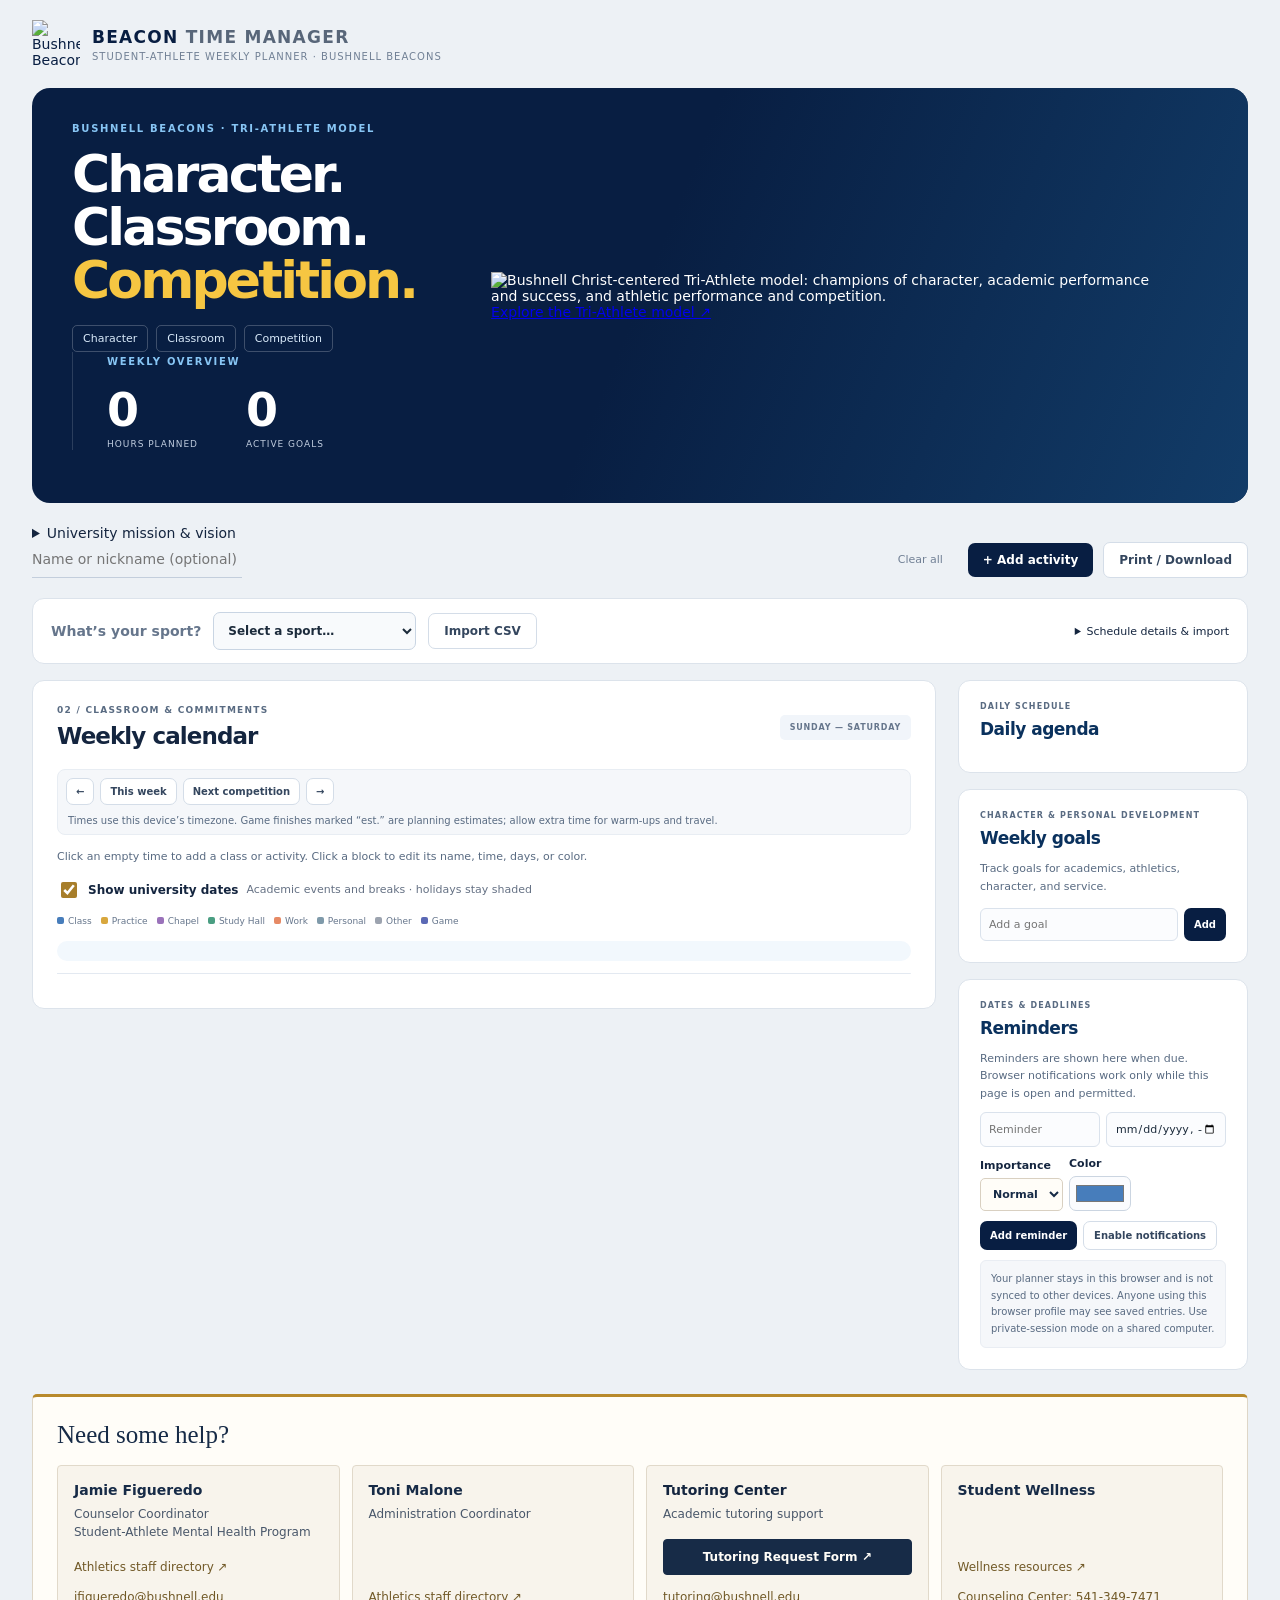
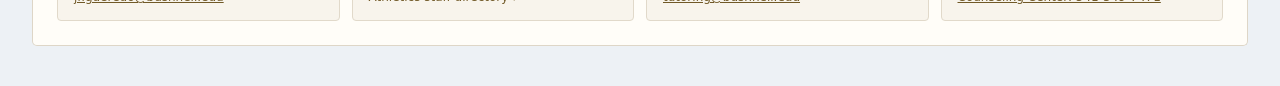
==== beacon-planner/index.html @ 603c602c "Add Toni Malone to the support resources" ====
<!doctype html><html lang="en"><head><meta charset="utf-8"><meta name="viewport" content="width=device-width,initial-scale=1"><title>Beacon | Student-Athlete Planner</title><style>
:root{--navy:#081e42;--gold:#f6c642;--sky:#87c5f4;--bg:#f0f7fc;--line:#d2e3f1;--text:#10284a}*{box-sizing:border-box}body{margin:0;font:14px system-ui,-apple-system,Segoe UI,sans-serif;background:var(--bg);color:var(--text)}header{background:var(--navy);color:white;padding:19px 26px;display:flex;align-items:center;justify-content:space-between;gap:12px;flex-wrap:wrap}header h1{font-size:23px;margin:0}header small{color:#dce7f5}button,.button{border:0;border-radius:8px;background:var(--navy);color:white;padding:10px 14px;cursor:pointer;font-weight:650}button:hover{filter:brightness(1.13)}button.secondary{background:white;color:var(--navy);border:1px solid #cdd7e3}button.gold{background:var(--gold);color:#172942}.wrap{max-width:1450px;margin:auto;padding:20px}.toolbar{display:flex;gap:9px;flex-wrap:wrap;align-items:center;margin-bottom:15px}.toolbar .spacer{flex:1}.panel{background:white;border:1px solid var(--line);border-radius:12px;padding:17px;box-shadow:0 3px 14px #18304c0b}.layout{display:grid;grid-template-columns:minmax(0,1fr) 290px;gap:16px}h2{font-size:17px;margin:0 0 12px}h3{font-size:14px;margin:16px 0 8px}.sub{color:#627186;font-size:12px}.calendar-wrap{overflow-x:auto}.calendar{display:grid;grid-template-columns:65px repeat(7,minmax(105px,1fr));min-width:830px;border-top:1px solid var(--line);border-left:1px solid var(--line);position:relative}.dayhead,.timehead{height:38px;background:#dceefd;display:flex;align-items:center;justify-content:center;font-weight:700;border-right:1px solid var(--line);border-bottom:1px solid var(--line)}.timecell{height:52px;font-size:11px;text-align:center;padding-top:5px;color:#63728a;border-right:1px solid var(--line);border-bottom:1px solid var(--line)}.slot{height:52px;position:relative;border-right:1px solid var(--line);border-bottom:1px solid var(--line);cursor:pointer}.slot:hover{background:#e1f2ff}.event{position:absolute;left:2px;right:2px;top:2px;border-radius:5px;padding:4px 5px;overflow:hidden;z-index:2;border-left:3px solid #34495e;font-size:11px;line-height:1.3;cursor:pointer;box-shadow:0 1px 4px #0002}.event strong{display:block;white-space:nowrap;overflow:hidden;text-overflow:ellipsis}.event span{font-size:10px}.legend{display:flex;gap:12px;flex-wrap:wrap;margin:12px 0}.dot{display:inline-block;width:10px;height:10px;border-radius:3px;margin-right:5px}.metric{display:flex;justify-content:space-between;padding:7px 0;border-bottom:1px solid #eef1f5}.bar{height:8px;background:#e8edf4;border-radius:9px;overflow:hidden;margin-top:4px}.bar>div{height:100%}.goal{display:flex;gap:8px;align-items:center;margin:9px 0}.goal label{flex:1}.goal.done label{text-decoration:line-through;color:#8894a3}.goal button{padding:3px 8px;background:#e8eef5;color:#26364d}.entry{display:flex;gap:7px;margin-top:10px}.entry input{min-width:0;flex:1}input,select,textarea{border:1px solid #cbd5e1;border-radius:7px;padding:9px;background:white;color:#1c2b3b;font:inherit}input[type=checkbox]{width:16px;height:16px}.hint{background:#f7f0df;border-radius:8px;padding:10px;color:#6a5223;font-size:12px;margin-top:10px}.modal{position:fixed;inset:0;background:#10213999;display:none;align-items:center;justify-content:center;z-index:20;padding:15px}.modal.show{display:flex}.dialog{background:white;border-radius:14px;padding:22px;width:min(490px,100%);max-height:92vh;overflow:auto}.fields{display:grid;grid-template-columns:1fr 1fr;gap:10px}.fields label{display:flex;flex-direction:column;gap:4px;font-weight:600;font-size:12px}.fields .full{grid-column:1/-1}.days{display:flex;gap:6px;flex-wrap:wrap}.days label{background:#edf2f7;padding:7px;border-radius:6px;font-size:12px}.actions{display:flex;gap:8px;justify-content:flex-end;margin-top:17px}.error{color:#b42318;font-size:12px;min-height:16px}.notice{margin:10px 0;font-size:12px;color:#8a5b0b}.sidebar section+section{border-top:1px solid var(--line);margin-top:17px;padding-top:17px}@media(max-width:1000px){.layout{grid-template-columns:1fr}.sidebar{display:grid;grid-template-columns:repeat(auto-fit,minmax(250px,1fr));gap:16px}.sidebar section+section{border:0;margin:0;padding:0}}@media print{@page{size:landscape;margin:7mm}body{background:white;font-size:10px}header{padding:7px 12px;print-color-adjust:exact;-webkit-print-color-adjust:exact}header h1{font-size:16px}.wrap{padding:5px}.toolbar,.sidebar,.notice,.hint,.sub,.no-print{display:none!important}.layout{display:block}.panel{border:0;padding:0;box-shadow:none}.calendar{min-width:0;grid-template-columns:45px repeat(7,minmax(0,1fr))}.dayhead,.timehead{height:24px}.timecell,.slot{height:31px}.timecell{font-size:8px}.event{font-size:8px;padding:1px 3px;print-color-adjust:exact;-webkit-print-color-adjust:exact}.event span{font-size:7px}.legend{font-size:9px;margin:5px 0}h2{font-size:12px;margin:5px 0}}
header{border-bottom:4px solid var(--sky)}.brand{display:flex;align-items:center;gap:14px}.brand-logo{height:62px;width:62px;object-fit:contain;background:white;border-radius:12px;padding:5px}header small{color:#cce8ff}button.gold{background:var(--gold);color:var(--navy)}.panel{border-top:3px solid var(--sky)}@media print{.brand-logo{height:34px;width:34px;padding:2px}.panel{border-top:0}}

.sport-panel{background:#fff;border:1px solid var(--line);border-radius:12px;padding:14px 17px;margin-bottom:15px;display:flex;align-items:center;gap:10px;flex-wrap:wrap}.sport-panel label{font-weight:700}.sport-panel .detail{font-size:12px;color:#52657c;flex-basis:100%}.sport-panel a{color:var(--navy);font-weight:650}.sport-panel input[type=file]{max-width:240px}.sport-panel .status{font-size:12px;color:#315f50}.sport-panel select{max-width:245px}.official-list{font-size:12px;color:#52657c;margin-top:6px}@media print{.sport-panel{display:none!important}}

/* Refreshed Beacon dashboard */
body{background:linear-gradient(135deg,#e8f4fd 0%,#f7faff 55%,#f5f8fc 100%)}header{padding:21px max(24px,calc((100vw - 1450px)/2));box-shadow:0 8px 28px #071c3a24}header h1{font-size:26px;letter-spacing:.055em}.brand-logo{width:70px;height:70px}.wrap{padding-top:24px}.panel,.sport-panel{border:1px solid #dbe9f4;border-radius:19px;box-shadow:0 10px 30px #18304c0c}.panel{border-top:0}.sport-panel{padding:20px 24px;background:linear-gradient(105deg,#fff,#eff8ff)}.sport-panel select{min-width:235px;border:2px solid #8ac8ee}.sport-panel .detail{line-height:1.5}.toolbar{background:white;padding:13px 16px;border-radius:16px;border:1px solid #dbe9f4;box-shadow:0 5px 15px #18304c08}.toolbar input{min-width:200px}button{border-radius:10px;transition:transform .15s,box-shadow .15s}button:hover{transform:translateY(-1px);box-shadow:0 5px 12px #0a244c22}.dayhead{background:#d6eeff;color:#08264b}.dayhead.today{background:#0d3c6c;color:#fff}.slot:nth-child(even){background:#fbfdff}.event{border-radius:7px;box-shadow:0 2px 5px #0b26462b}.calendar{border-radius:8px;overflow:hidden}.hero{display:flex;justify-content:space-between;gap:18px;align-items:center;margin-bottom:16px;padding:18px 22px;border-radius:18px;background:linear-gradient(100deg,#0b2850,#13558a);color:#fff}.hero h2{font-size:21px;margin:0 0 4px}.hero p{margin:0;color:#cfe8fc}.hero .hero-badge{padding:10px 14px;border:1px solid #ffffff55;border-radius:12px;color:#ffe48b;font-weight:700}.weeknav{display:flex;align-items:center;gap:8px;flex-wrap:wrap;margin:0 0 13px}.weeknav strong{margin:0 8px}.weeknav button{padding:7px 11px}.official-event{background:#dceafb!important;color:#09254a!important;border-left-color:#e4ae27!important}.official-list{background:#f2f8fd;padding:10px 13px;border-radius:10px;margin-bottom:10px}.sport-status{font-weight:600}.sidebar h2{color:#0a315d}.status{font-weight:600}.weeknote{font-size:12px;color:#617a91}.sport-panel .sync-btn{background:#f6c642;color:#0a2449}.sport-panel .detail{flex-basis:100%}@media(max-width:700px){header{padding:14px}.brand-logo{width:48px;height:48px}header h1{font-size:17px}.wrap{padding:12px}.hero{padding:15px}.hero h2{font-size:17px}.hero-badge{display:none}.sport-panel{padding:15px}.toolbar{padding:10px}}@media print{.hero,.weeknav{display:none!important}.sport-panel{display:none!important}.event{box-shadow:none}.official-event{print-color-adjust:exact;-webkit-print-color-adjust:exact}}

/* Screen and paper use the same event-position scale. */
:root{--hour-height:52px}.slot,.timecell{height:var(--hour-height)}
.calendar-notes:empty{display:none}.calendar-notes{display:flex;flex-wrap:wrap;gap:12px;padding:10px 0;font-size:12px}.calendar-notes>div{border-left:3px solid var(--sky);padding-left:8px}
.dayhead{font-size:12px}.calendar-wrap:focus-visible,button:focus-visible,.slot:focus-visible,.event:focus-visible{outline:3px solid #936900;outline-offset:2px}.panel,.sidebar section{min-width:0}.entry{flex-wrap:wrap}.entry input{width:100px}.event{line-height:1.2}.weeknav{flex-wrap:wrap}
@media(max-width:700px){.brand{min-width:0;gap:8px}header h1{font-size:15px;letter-spacing:.015em}.brand small{font-size:10px}.sport-panel select{min-width:0;width:100%;max-width:none}.sport-panel input[type=file]{max-width:100%;width:100%}.toolbar input{min-width:0;width:100%}.sidebar{display:block}.sidebar section+section{margin-top:20px}.weeknote{flex-basis:100%}.calendar-wrap{max-width:100%}}
@media print{@page{size:letter landscape;margin:7mm}:root{--hour-height:25px}body{background:white;font-size:9px}header{padding:5px 8px;box-shadow:none}header h1{font-size:16px;letter-spacing:0}.brand-logo{width:32px;height:32px}.wrap{max-width:none;padding:4px 0}.panel{border:0;border-radius:0;padding:0;box-shadow:none}.calendar-wrap{overflow:visible}.calendar{min-width:0;width:100%;grid-template-columns:42px repeat(7,minmax(0,1fr))}.dayhead,.timehead{height:22px}.slot,.timecell{height:var(--hour-height)}.event{font-size:7px;padding:1px 2px;border-left-width:2px;box-shadow:none}.event span{font-size:6px}.event strong{white-space:normal;overflow:visible;text-overflow:clip;font-size:6.5px}.legend{margin:4px 0;font-size:8px;gap:9px}.official-list{display:none}.calendar-notes{font-size:8px;padding:3px 0;gap:8px}.weeknav{display:flex!important;margin:3px 0;font-size:9px}.weeknav button,.weeknote{display:none!important}.layout{display:block}header,.calendar,.event{print-color-adjust:exact;-webkit-print-color-adjust:exact}h2{font-size:12px;margin:3px 0}.calendar{break-inside:avoid}}

/* Beacon visual system: athletic typography, clear cards, restrained gold. */
@media screen{
:root{--navy:#081e42;--gold:#f6c642;--sky:#87c5f4;--bg:#edf1f5;--line:#dce3eb;--text:#14253f}
body{background:var(--bg);font-family:Inter,"Segoe UI",system-ui,sans-serif;color:var(--text)}
header{max-width:1510px;margin:auto;padding:20px 32px;background:transparent;color:var(--navy);border:0;box-shadow:none}
.brand{gap:12px}.brand-logo{width:48px;height:48px;border-radius:0;background:transparent;padding:0}.brand h1{font-size:17px;font-weight:850;letter-spacing:.075em}.brand h1 span:first-child{color:var(--navy)!important}.brand h1 span:last-child{color:#586679!important}.brand small{display:block;color:#718095;font-size:10px;letter-spacing:.1em;text-transform:uppercase;margin-top:4px}
#studentLabel:not(:empty){font-size:12px;font-weight:650;background:white;border:1px solid var(--line);padding:9px 15px;border-radius:100px}
.wrap{max-width:1510px;padding:0 32px 40px}.hero{position:relative;isolation:isolate;overflow:hidden;border-radius:18px;background:var(--navy);color:white;min-height:254px;padding:35px 40px;display:flex;align-items:center;justify-content:space-between;gap:35px;box-shadow:none;margin-bottom:22px}
.hero:before{content:"";position:absolute;inset:0;z-index:-1;background:linear-gradient(112deg,transparent 50%,#123c68 100%)}
.hero:after{content:"";position:absolute;right:22%;top:-30px;width:320px;height:320px;background:url(assets/beacon-b.png) center/contain no-repeat;opacity:.035;z-index:-1}
.eyebrow{font-size:10px;font-weight:750;letter-spacing:.17em;color:var(--sky)}.hero h2{font-size:52px;line-height:1.02;font-weight:850;letter-spacing:-.055em;margin:14px 0 12px}.hero h2 span{color:var(--gold)}.hero p{font-size:13px;line-height:1.7;color:#bfccde;margin:0;max-width:370px}
.hero-summary{align-self:center;min-width:280px;border-left:1px solid #ffffff24;padding-left:34px}.hero-metrics{display:flex;gap:48px;margin:18px 0}.hero-metrics strong{display:block;font-size:46px;font-weight:750;letter-spacing:-.055em;line-height:1.05}.hero-metrics span{font-size:9px;letter-spacing:.11em;color:#bfccde}.hero-foot{font-size:11px;color:#a9bbd2}
.toolbar{padding:0;margin:0 0 20px;border:0;background:transparent;box-shadow:none;border-radius:0;gap:10px}.toolbar input{background:transparent;border:0;border-bottom:1px solid #c3cedc;border-radius:0;padding:10px 0;min-width:210px}.toolbar #add{order:2}.toolbar #print{order:3}.toolbar #reset{background:transparent;border:0;color:#718095;font-weight:500;font-size:11px}button{font:inherit;font-size:12px;font-weight:700;padding:10px 15px;border-radius:7px;box-shadow:none;transition:background .15s,transform .15s}button:hover{filter:brightness(1.04);transform:translateY(-1px)}button.gold{background:var(--navy);color:white}button.secondary{background:white;border:1px solid #d4dde8;color:#34465e}
.sport-panel{background:white;border:1px solid var(--line);border-radius:12px;box-shadow:none;padding:21px 24px;gap:11px;margin-bottom:22px}.sport-heading{margin-right:auto;min-width:270px}.section-index{display:block;font-size:9px;letter-spacing:.14em;font-weight:750;color:#66768c;margin-bottom:8px}.sport-heading h2{font-size:17px;letter-spacing:-.025em;margin:0}.sport-panel>label{font-size:11px;color:#66768c}.sport-panel select{min-width:185px;max-width:225px;border:1px solid #c9d5e3;background:#f8fafc;font-size:12px;font-weight:650;padding:10px}.sport-panel a{font-size:11px;color:#455d7a;text-underline-offset:3px}.sport-panel .sync-btn{background:var(--gold);color:var(--navy)}.sport-panel input[type=file]{font-size:10px;padding:7px;background:#f8fafc;border-color:var(--line);max-width:200px}.sport-panel .detail{font-size:11px;color:#7a8799;border-top:1px solid #edf0f5;padding-top:12px;margin-top:2px}.sport-panel .status{flex-basis:100%;font-size:11px;color:#405d76;line-height:1.6}
.layout{grid-template-columns:minmax(0,1fr) 290px;gap:22px;align-items:start}.panel{background:white;border:1px solid var(--line);border-radius:12px;padding:24px;box-shadow:none}.section-heading{display:flex;justify-content:space-between;align-items:center;gap:10px;margin-bottom:20px}.section-heading h2{font-size:23px;letter-spacing:-.04em;margin:0}.section-pill{font-size:8px;letter-spacing:.1em;font-weight:700;background:#f1f5fa;color:#66768c;padding:8px 10px;border-radius:5px;white-space:nowrap}.weeknav{background:#f5f7fa;border:1px solid #e8edf3;border-radius:8px;padding:8px;gap:6px;margin:0 0 13px}.weeknav button{padding:7px 9px;font-size:10px}.weeknav strong{font-size:11px;margin-left:auto}.weeknote{flex-basis:100%;font-size:10px;color:#7a8799;padding:4px 2px 0}.sub{font-size:11px;color:#7a8799;line-height:1.6}.legend{gap:9px;font-size:9px;color:#66768c;margin:15px 0}.dot{height:7px;width:7px;border-radius:2px;margin-right:4px}.calendar{min-width:790px;grid-template-columns:58px repeat(7,minmax(100px,1fr));border-color:#e3e9f1;border-radius:7px;overflow:hidden}.calendar-wrap{border-radius:7px}.dayhead,.timehead{height:38px;background:#f0f5fa;color:#405571;border-color:#e3e9f1;font-size:10px;font-weight:700}.timecell,.slot{border-color:#e9eef4}.timecell{color:#8a98ab;font-size:9px;padding-top:7px}.slot:hover{background:#f2f8ff}.event{border-radius:4px;font-size:10px;box-shadow:none}.event span{font-size:8px}.official-event{background:#e4f1fc!important;color:#123454!important;border-left:3px solid #2d709d!important}.official-list{font-size:10px;margin-bottom:12px}.official-list details{background:#f5f8fc;border-radius:6px;padding:9px 11px}.official-list summary{cursor:pointer;font-weight:600}.calendar-notes{font-size:10px;background:#fffbef;border-radius:6px;padding:10px;margin-bottom:10px}
.sidebar{background:transparent;border:0;padding:0;display:flex;flex-direction:column;gap:16px}.sidebar section{width:100%;background:white;border:1px solid var(--line);border-radius:12px;padding:21px}.sidebar section+section{border:1px solid var(--line);margin:0;padding:21px}.sidebar h2{font-size:17px;letter-spacing:-.03em;margin:0 0 12px}.sidebar .section-index{font-size:8px}.metric{font-size:11px;padding:9px 0;border:0}.metric strong{font-size:11px}.bar{height:4px;border-radius:3px;background:#eff2f6}.sidebar h3{font-size:11px;color:#66768c;border-top:1px solid #edf1f5;padding-top:13px;margin-top:15px}.entry{gap:6px}.entry input{padding:9px 8px;font-size:11px;border-color:#dae2ec;border-radius:6px;background:#fbfcfe}.entry button{font-size:10px;padding:8px 10px}.goal{font-size:11px;line-height:1.5}.goal button{background:#f1f4f8;font-size:12px;color:#718095}.goal small{font-size:10px;color:#718095}.hint{background:#f5f7fa;border:1px solid #e9edf3;color:#7a8799;font-size:10px;line-height:1.65;border-radius:6px;padding:10px}.empty-state{color:#8c99aa;font-size:11px;line-height:1.7;padding:14px 0 16px}.empty-state>span{display:block;width:30px;height:30px;font-size:22px;line-height:30px;color:#9aacc3;margin-bottom:7px}.dialog{border-radius:14px;box-shadow:0 25px 90px #0003}.dialog h2{font-size:23px;letter-spacing:-.03em}.fields{margin-top:20px}.fields input,.fields select{font-size:13px}.fields label{font-size:11px}.modal{backdrop-filter:blur(4px)}
@media(max-width:1100px){.layout{grid-template-columns:minmax(0,1fr) 260px;gap:16px}.panel{padding:18px}.hero{padding:30px}.hero h2{font-size:46px}.sport-heading{flex-basis:100%;margin-bottom:8px}.section-pill{display:none}.wrap{padding:0 20px 30px}header{padding:18px 20px}.hero-summary{min-width:230px}.hero-metrics{gap:30px}}
@media(max-width:850px){.layout{grid-template-columns:1fr}.sidebar{display:grid;grid-template-columns:repeat(2,minmax(0,1fr))}.sidebar section:last-child{grid-column:1/-1}.hero-summary{min-width:195px;padding-left:25px}.hero-metrics{gap:25px}.hero-metrics strong{font-size:38px}.hero h2{font-size:42px}.hero-foot{max-width:160px}.sport-panel select{max-width:none}.section-pill{display:block}}
@media(max-width:600px){header{padding:16px}.brand h1{font-size:12px;letter-spacing:.05em}.brand small{font-size:8px;letter-spacing:.04em}.brand-logo{height:38px;width:38px}.brand{gap:8px}#studentLabel:not(:empty){font-size:10px;padding:6px 10px}.wrap{padding:0 12px 24px}.hero{padding:25px 23px;gap:25px;display:block;border-radius:12px;margin-bottom:18px;min-height:0}.hero h2{font-size:43px;margin:12px 0}.hero p{font-size:11px;max-width:260px}.hero-summary{border-left:0;border-top:1px solid #ffffff20;padding:18px 0 0;margin-top:23px;display:flex;justify-content:space-between;align-items:center;gap:15px}.hero-summary>.eyebrow,.hero-foot{display:none}.hero-metrics{margin:0;gap:35px}.hero-metrics strong{font-size:29px}.hero-metrics>div{display:flex;align-items:center;gap:10px}.hero-metrics span{font-size:7px;max-width:48px;line-height:1.5}.toolbar{gap:8px;margin-bottom:17px}.toolbar input{width:100%;flex-basis:100%;font-size:12px}.toolbar .spacer{display:none}.toolbar #reset{margin-left:auto;order:4}.toolbar button{font-size:11px;padding:10px 13px}.sport-panel{padding:18px;gap:10px;border-radius:10px;margin-bottom:17px}.sport-heading{min-width:0}.sport-heading h2{font-size:19px}.sport-panel>label[for=sport]{flex-basis:100%}.sport-panel select{width:100%;max-width:none;font-size:13px}.sport-panel .sync-btn{order:0}.sport-panel input[type=file]{max-width:100%;width:100%;font-size:11px}.sport-panel a{flex-basis:100%;font-size:11px}.sport-panel .detail{font-size:10px}.sport-panel .status{font-size:10px}.layout{gap:17px}.panel{padding:17px;border-radius:10px}.section-heading{margin-bottom:15px}.section-heading h2{font-size:21px}.section-pill{display:none}.section-index{font-size:8px}.weeknav{gap:5px}.weeknav strong{flex-basis:100%;margin:7px 3px 2px}.weeknav button{font-size:10px;padding:7px 8px}.legend{font-size:8px;gap:8px}.calendar{min-width:750px}.sidebar{display:flex;gap:14px}.sidebar section,.sidebar section+section{padding:20px}.empty-state{padding:8px 0 12px}.hero:after{right:-10px;top:-25px;font-size:300px}}
}
@media print{.hero-summary,.section-index,.section-pill,.sport-heading{display:none!important}.section-heading{margin:0}.section-heading h2{font-size:12px;margin:4px 0}.sidebar{display:none!important}.hero{display:none!important}}
input[type=color]{width:100%;height:40px;padding:4px;cursor:pointer;border:1px solid #cbd5e1;border-radius:7px}.fields label:has(input[type=color]){justify-content:space-between}@media screen{.sub,.sport-panel .detail,.hint,.empty-state,.weeknote{color:#596b82}.sport-panel .detail{font-size:11px;line-height:1.65}.empty-state{font-size:12px}.section-index{color:#596b82}}
@media screen{.tri-athlete-values{display:flex;flex-wrap:wrap;gap:8px;margin-top:18px}.tri-athlete-values a{border:1px solid #ffffff38;border-radius:5px;padding:6px 10px;color:#d9eafa;text-decoration:none;font-size:11px}.tri-athlete-values a:hover{background:#ffffff12;border-color:var(--sky)}.hero-foot{display:flex;flex-direction:column;gap:9px}.hero-foot a{font-size:11px;color:#bfccde;text-decoration:underline;text-underline-offset:3px}.goals-context{margin:0 0 12px}.hero p{max-width:390px}@media(max-width:600px){.hero h2{font-size:43px}.hero p{font-size:12px;max-width:290px}.tri-athlete-values{gap:6px;margin-top:14px}.tri-athlete-values a{font-size:10px;padding:6px 8px}.hero-summary{flex-wrap:wrap}.hero-foot{display:flex;flex-direction:row;max-width:none;flex-basis:100%;gap:18px}.hero-foot a{font-size:10px}}}
@media print{.tri-athlete-values,.goals-context{display:none!important}}
@media screen{.hero-summary{flex:0 1 320px;max-width:340px}.hero .university-vision{font-size:11px;line-height:1.65;color:#bfccde;margin:0 0 16px;max-width:100%}.university-vision strong{display:block;font-size:10px;letter-spacing:.08em;text-transform:uppercase;color:#d9eafa;margin-bottom:5px}@media(max-width:600px){.hero-summary{max-width:none}.hero .university-vision{flex-basis:100%;font-size:11px;margin:0}.hero-foot{padding-top:0}}}</style><link rel="stylesheet" href="planner-views.css"><link rel="stylesheet" href="theme.css"></head><body data-planner-view="dashboard"><header><div class="brand"><img class="brand-logo" src="assets/beacon-b.png" alt="Bushnell Beacons B torch logo"><div><h1><span style="color:var(--sky)">BEACON</span> <span style="color:var(--gold)">TIME MANAGER</span></h1><small>Student-Athlete Weekly Planner · Bushnell Beacons</small></div></div><div id="studentLabel"></div></header><main class="wrap"><div class="hero"><div class="hero-copy"><div class="eyebrow">BUSHNELL BEACONS · TRI-ATHLETE MODEL</div><h2>Character.<br>Classroom.<br><span>Competition.</span></h2><div class="tri-athlete-values" aria-label="Bushnell Tri-Athlete model"><a href="https://bushnellbeacons.com/sports/2020/7/1/beacons-of-character.aspx" target="_blank" rel="noopener">Character</a><a href="https://bushnellbeacons.com/sports/2020/6/19/beacons-in-the-classroom.aspx" target="_blank" rel="noopener">Classroom</a><a href="https://bushnellbeacons.com/sports/2020/6/19/beacons-in-competition.aspx" target="_blank" rel="noopener">Competition</a></div><div class="hero-summary"><span class="eyebrow">WEEKLY OVERVIEW</span><div class="hero-metrics"><div><strong id="heroHours">0</strong><span>HOURS PLANNED</span></div><div><strong id="heroGoals">0</strong><span>ACTIVE GOALS</span></div></div></div></div><figure class="tri-athlete-graphic"><img src="assets/tri-athlete-model.png" width="459" height="426" alt="Bushnell Christ-centered Tri-Athlete model: champions of character, academic performance and success, and athletic performance and competition."><figcaption><a href="https://bushnellbeacons.com/sports/growth" target="_blank" rel="noopener noreferrer">Explore the Tri-Athlete model ↗</a></figcaption></figure></div><details class="university-context no-print"><summary>University mission &amp; vision</summary><p><strong>Mission:</strong> Bushnell University fosters wisdom, faith, and service through excellent academic programs within a Christ-centered community.</p><p><strong>Vision:</strong> Bushnell University aspires to be characterized by its commitment to equip students to discover and answer God’s call in their lives.</p><a href="https://bushnell.edu/about/mission-vision/" target="_blank" rel="noopener noreferrer">University mission &amp; vision ↗</a></details><div class="toolbar"><input id="student" placeholder="Name or nickname (optional)" aria-label="Name or nickname (optional)"><button class="gold" id="add">+ Add activity</button><button class="secondary" id="print">Print / Download</button><span class="spacer"></span><button class="secondary" id="reset">Clear all</button></div><div class="sport-panel no-print"><label for="sport" class="sport-question">What’s your sport?</label><select id="sport"><option value="">Select a sport…</option></select><button id="importCSV" class="secondary" type="button">Import CSV</button><input id="csvScheduleFile" type="file" hidden><details class="sport-options"><summary>Schedule details &amp; import</summary><div class="sport-options-content"><p id="sportDurationNote" class="detail"></p><a id="sportSchedule" href="https://bushnellbeacons.com/" target="_blank" rel="noopener">View official schedule ↗</a><button id="syncSport" class="sync-btn">Load saved schedule</button><label for="sportCalendarFile">Import schedule (.ics or .csv)</label><label for="csvYear">CSV year if missing</label><input id="csvYear" type="number" min="1900" max="2200" value="2026" style="width:85px"><input type="file" id="sportCalendarFile" accept=".ics,.csv,text/calendar,text/csv"><div class="detail">Choose a sport to add its saved official season schedule. Schedules do not refresh automatically; check the last-updated date and confirm changes with athletics. Games without a published time are marked TBA.</div><div id="sportStatus" class="status" role="status"></div></div></details></div><div class="layout"><div class="panel"><div class="section-heading"><div><span class="section-index">02 / CLASSROOM &amp; COMMITMENTS</span><h2>Weekly calendar</h2></div><span class="section-pill">SUNDAY — SATURDAY</span></div><div class="weeknav"><button class="secondary" id="prevWeek" aria-label="Previous week">←</button><button class="secondary" id="currentWeek">This week</button><button class="secondary" id="nextCompetition">Next competition</button><button class="secondary" id="nextWeek" aria-label="Next week">→</button><strong id="weekLabel"></strong><span class="weeknote">Times use this device’s timezone. Game finishes marked “est.” are planning estimates; allow extra time for warm-ups and travel.</span></div><div class="sub">Click an empty time to add a class or activity. Click a block to edit its name, time, days, or color.</div><label class="academic-toggle no-print"><input type="checkbox" id="showAcademic" checked> Show university dates <small>Academic events and breaks · holidays stay shaded</small></label><div class="legend" id="legend"></div><div class="official-list" id="datedList"></div><div class="calendar-notes" id="calendarNotes"></div><div class="calendar-wrap" tabindex="0" role="region" aria-label="Weekly calendar, scroll horizontally on small screens"><div class="calendar" id="calendar"></div></div><p class="notice" id="reminderNotice"></p></div><aside class="panel sidebar"><section class="dashboard-agenda-card" id="dashboardAgendaCard"><span class="section-index">DAILY SCHEDULE</span><h2>Daily agenda</h2></section><div id="hoursSummaryCard" hidden><div id="stats"></div><h3 id="total"></h3></div><section><span class="section-index">CHARACTER &amp; PERSONAL DEVELOPMENT</span><h2>Weekly goals</h2><p class="sub goals-context">Track goals for academics, athletics, character, and service.</p><div id="goals"></div><div class="entry"><input id="goalInput" placeholder="Add a goal"><button id="addGoal">Add</button></div></section><section><span class="section-index">DATES &amp; DEADLINES</span><h2>Reminders</h2><div class="sub">Reminders are shown here when due. Browser notifications work only while this page is open and permitted.</div><div id="reminders"></div><div class="entry"><input id="reminderText" placeholder="Reminder"><input type="datetime-local" id="reminderAt" aria-label="Reminder date and time"></div><div class="entry reminder-options"><label>Importance<select id="reminderPriority"><option value="low">Low</option><option value="normal" selected>Normal</option><option value="high">High</option></select></label><label>Color<input id="reminderColor" type="color" value="#477dbb" aria-label="Reminder color"></label></div><div class="entry"><button id="addReminder">Add reminder</button><button id="cancelReminderEdit" class="secondary" hidden>Cancel edit</button><button class="secondary" id="notify">Enable notifications</button></div><div class="hint">Your planner stays in this browser and is not synced to other devices. Anyone using this browser profile may see saved entries. Use private-session mode on a shared computer.</div></section></aside></div><section class="help-box no-print" aria-labelledby="helpHeading"><h2 id="helpHeading">Need some help?</h2><div class="help-links"><article class="help-contact"><a href="https://bushnellbeacons.com/staff-directory/jamie-figueredo/337" target="_blank" rel="noopener noreferrer"><strong>Jamie Figueredo</strong><span class="help-title">Counselor Coordinator<br>Student-Athlete Mental Health Program</span><span>Athletics staff directory ↗</span></a><a class="help-direct" href="mailto:jfigueredo@bushnell.edu">jfigueredo@bushnell.edu</a></article><article class="help-contact"><a href="https://bushnellbeacons.com/staff-directory/toni-malone/318" target="_blank" rel="noopener noreferrer"><strong>Toni Malone</strong><span class="help-title">Administration Coordinator</span><span>Athletics staff directory ↗</span></a></article><article class="help-contact tutoring-contact"><div class="help-contact-heading"><strong>Tutoring Center</strong><span class="help-title">Academic tutoring support</span></div><a class="tutoring-request" href="https://my.bushnell.edu/ICS/Campus_Life/Tutoring.jnz" target="_blank" rel="noopener noreferrer">Tutoring Request Form ↗</a><a class="help-direct" href="mailto:tutoring@bushnell.edu">tutoring@bushnell.edu</a></article><article class="help-contact"><a href="https://bushnell.edu/student-life/wellness/" target="_blank" rel="noopener noreferrer"><strong>Student Wellness</strong><span>Wellness resources ↗</span></a><a class="help-direct" href="tel:+15413497471">Counseling Center: 541-349-7471</a></article></div></section></main><div class="modal" id="modal" role="dialog" aria-modal="true" aria-labelledby="modalTitle"><div class="dialog"><h2 id="modalTitle">Add activity</h2><div class="fields"><label class="full">Class or activity name<input id="evName" placeholder="e.g., Biology 101"></label><label>Category<select id="evCat"></select></label><label>Block color<input id="evColor" type="color" value="#477dbb" aria-label="Activity block color"></label><label>Start time<select id="evStart"></select></label><label>End time<select id="evEnd"></select></label><div class="full"><strong style="font-size:12px">Repeat on</strong><div class="days" id="dayChoices"></div></div></div><div class="error" id="err"></div><div class="actions"><button class="secondary" id="deleteEvent" style="margin-right:auto">Delete</button><button class="secondary" id="cancel">Cancel</button><button id="saveEvent">Save activity</button></div></div></div><script src="vendor/jspdf.umd.min.js"></script><script src="privacy-storage.js"></script><script src="calendar-import.js"></script><script src="csv-import.js"></script><script src="sports-events.js"></script><script src="academic-calendar.js"></script><script src="bible-verses.js"></script><script src="schedule-pdf.js"></script><script>
(()=>{'use strict';const KEY='beacon-planner-v1';const days=['Sun','Mon','Tue','Wed','Thu','Fri','Sat'];const cats={Class:'#477dbb',Practice:'#d8a73d',Chapel:'#9a72ba','Study Hall':'#4a9e82',Work:'#e68a65',Personal:'#7f9aaa',Other:'#9ca3af',Game:'#5b69b5'};let state={student:'',sport:'',showAcademic:true,events:[],datedEvents:[],goals:[],reminders:[]};let weekStart=startOfWeek(new Date());function startOfWeek(d){const x=new Date(d.getFullYear(),d.getMonth(),d.getDate());x.setDate(x.getDate()-x.getDay());return x}function dayDate(day){const x=new Date(weekStart);x.setDate(x.getDate()+day);return x}function dateKey(d){return d.getFullYear()+'-'+String(d.getMonth()+1).padStart(2,'0')+'-'+String(d.getDate()).padStart(2,'0')}function academicKind(date){const kind=window.BeaconAcademic.kind(date);return kind==='holiday'||state.showAcademic!==false?kind:''}function localMinutes(d){return d.getHours()*60+d.getMinutes()}function eventDate(e){return new Date(e.allDay?e.start+'T12:00:00':e.start)}function eventsForDay(d){const key=dateKey(dayDate(d));return window.BeaconSports.unique(state.datedEvents).filter(e=>e.sport===state.sport&&e.status!=='CANCELLED'&&(e.allDay?e.start<=key&&key<(e.end||e.start+'~'):dateKey(eventDate(e))===key))}function weekShift(n){weekStart.setDate(weekStart.getDate()+7*n);render()} try{const saved=window.BeaconPrivacy.load();if(saved&&Array.isArray(saved.events)&&Array.isArray(saved.goals)&&Array.isArray(saved.reminders))state={...state,...saved}}catch{}if(!Array.isArray(state.datedEvents))state.datedEvents=[];if(state.sport==='volleyball'){state.sport='womens-volleyball';state.datedEvents.forEach(e=>{if(e.sport==='volleyball')e.sport='womens-volleyball'})}let editId=null;const $=id=>document.getElementById(id);const persist=()=>{window.BeaconPrivacy.save(state)};const esc=s=>String(s).replace(/[&<>"']/g,c=>({'&':'&amp;','<':'&lt;','>':'&gt;','"':'&quot;',"'":'&#39;'}[c]));const time=m=>{m=m%1440;const h=Math.floor(m/60),mi=m%60;return `${h%12||12}:${String(mi).padStart(2,'0')} ${h<12?'AM':'PM'}`};const id=()=>Math.random().toString(36).slice(2)+Date.now();const eventColor=e=>/^#[0-9a-f]{6}$/i.test(e.color||'')?e.color:(cats[e.cat]||cats.Other);function colorText(color){const rgb=color.slice(1).match(/../g).map(x=>parseInt(x,16)/255).map(x=>x<=.04045?x/12.92:((x+.055)/1.055)**2.4);return rgb[0]*.2126+rgb[1]*.7152+rgb[2]*.0722>.179?'#000000':'#ffffff'}$('student').value=state.student;$('student').addEventListener('input',e=>{state.student=e.target.value;persist();$('studentLabel').textContent=state.student});$('studentLabel').textContent=state.student;for(const [cat,color] of Object.entries(cats)){$('legend').insertAdjacentHTML('beforeend',`<span><i class="dot" style="background:${color}"></i>${esc(cat)}</span>`);$('evCat').add(new Option(cat,cat))}for(let m=480;m<=1440;m+=30){$('evStart').add(new Option(time(m),m));$('evEnd').add(new Option(time(m),m))}function renderCalendar(){const cal=$('calendar');cal.innerHTML='<div class="timehead">TIME</div>'+days.map((d,i)=>`<div class="dayhead academic-${academicKind(dateKey(dayDate(i)))}">${d} ${dayDate(i).getMonth()+1}/${dayDate(i).getDate()}${academicKind(dateKey(dayDate(i)))?'<small>'+(academicKind(dateKey(dayDate(i)))==='holiday'?'Holiday':'University break')+'</small>':''}</div>`).join('');$('calendarNotes').innerHTML=days.map((day,d)=>{const items=eventsForDay(d).filter(e=>e.allDay||localMinutes(eventDate(e))<480);return items.length?'<div><strong>'+day+' '+esc(dayDate(d).toLocaleDateString())+'</strong>'+items.map(e=>'<div>'+esc(e.title)+' · '+(e.timeUnknown?esc(e.timeLabel||'Time TBA'):e.allDay?'All day':esc(eventDate(e).toLocaleTimeString([], {hour:'numeric',minute:'2-digit'})))+'</div>').join('')+'</div>':''}).join('');for(let h=8;h<24;h++){const row=document.createElement('div');row.className='timecell';row.textContent=time(h*60);cal.append(row);for(let d=0;d<7;d++){const slot=document.createElement('div');slot.className='slot academic-'+academicKind(dateKey(dayDate(d))); slot.dataset.day=d;slot.dataset.hour=h;slot.addEventListener('click',()=>openEditor(null,d,h*60));slot.tabIndex=0;slot.setAttribute('role','button');slot.setAttribute('aria-label','Add activity '+days[d]+' '+time(h*60));slot.addEventListener('keydown',event=>{if(event.target===slot&&(event.key==='Enter'||event.key===' ')){event.preventDefault();openEditor(null,d,h*60)}});const official=eventsForDay(d).filter(e=>!e.allDay&&localMinutes(eventDate(e))>=480).map(e=>{const start=localMinutes(eventDate(e));const timing=window.BeaconSports.timing(e),finish=timing.finish;const end=dateKey(finish)!==dateKey(eventDate(e))?1440:localMinutes(finish);return {id:e.key,name:e.title,cat:e.category||'Game',start,end,days:[d],official:true,estimated:timing.estimated,location:e.location,source:e.source,attendance:e.attendance,description:e.description}});const matches=window.BeaconSports.layout([...state.events.filter(e=>e.days.includes(d)).map(e=>({...e})),...official]).filter(e=>e.start>=h*60&&e.start<h*60+60);matches.forEach((e,j)=>{const ev=document.createElement('div');ev.className='event'+(e.official?' official-event':'');const color=eventColor(e);ev.style.background=color;ev.style.color=colorText(color);ev.style.borderColor=color;ev.style.top='calc(var(--hour-height) * '+((Math.max(e.start,h*60)-h*60)/60)+' + 1px)';ev.style.height='calc(var(--hour-height) * '+((Math.min(e.end,1440)-e.start)/60)+' - 2px)';ev.style.left='calc('+e.lane*100/e.lanes+'% + 2px)';ev.style.width='calc('+100/e.lanes+'% - 4px)';ev.style.zIndex=3+j;ev.innerHTML=`<strong>${esc(e.name)}</strong>${e.start>=h*60&&e.end-e.start>=45?`<span>${time(e.start)}–${time(e.end)}${e.estimated?' (est.)':''}</span>`:''}`;ev.title=`${e.name} · ${time(e.start)}–${time(e.end)}${e.estimated?' (estimated finish)':''} · ${e.official?'View event':'Edit activity'}`;ev.tabIndex=0;ev.setAttribute('role','button');ev.setAttribute('aria-label',ev.title);ev.addEventListener('keydown',key=>{if(key.key==='Enter'||key.key===' '){key.preventDefault();ev.click()}});ev.addEventListener('click',event=>{event.stopPropagation();e.official?alert(e.name+'\n'+new Date(state.datedEvents.find(x=>x.key===e.id).start).toLocaleString()+'\n'+[e.location,e.attendance,e.description,e.source||'Official athletics schedule'].filter(Boolean).join('\n')+(e.estimated?'\nFinish time is a sport-specific planning estimate; allow extra time for warm-ups and travel.':'')):openEditor(e)});slot.append(ev)});cal.append(slot)}}}function renderStats(){const sums={};Object.keys(cats).forEach(c=>sums[c]=0);state.events.forEach(e=>sums[e.cat]=(sums[e.cat]||0)+(e.end-e.start)/60*e.days.length);const total=Object.values(sums).reduce((a,b)=>a+b,0);$('stats').innerHTML=Object.entries(sums).filter(([,v])=>v>0).map(([c,v])=>`<div class="metric"><span><i class="dot" style="background:${cats[c]}"></i>${esc(c)}</span><strong>${v.toFixed(1)} h</strong></div><div class="bar"><div style="width:${total?v/total*100:0}%;background:${cats[c]}"></div></div>`).join('')||'<div class="empty-state">No activities scheduled.</div>';$('total').textContent=`${total.toFixed(1)} hours planned`;$('heroHours').textContent=Number(total.toFixed(1));$('heroGoals').textContent=state.goals.filter(g=>!g.done).length};function renderGoals(){$('heroGoals').textContent=state.goals.filter(g=>!g.done).length;$('goals').innerHTML=state.goals.length?'':'<div class="empty-state">No goals yet.</div>';state.goals.forEach(g=>{const div=document.createElement('div');div.className='goal'+(g.done?' done':'');div.innerHTML=`<input type="checkbox" ${g.done?'checked':''} aria-label="Complete goal"><label>${esc(g.text)}</label><button aria-label="Delete goal">×</button>`;div.querySelector('input').onchange=e=>{g.done=e.target.checked;persist();renderGoals()};div.querySelector('button').onclick=()=>{state.goals=state.goals.filter(x=>x.id!==g.id);persist();renderGoals()};$('goals').append(div)})};let reminderEditId=null;const reminderColors={low:'#4a9e82',normal:'#477dbb',high:'#b45309'};const reminderPriority=r=>Object.hasOwn(reminderColors,r.priority)?r.priority:'normal';const reminderColor=r=>/^#[0-9a-f]{6}$/i.test(r.color||'')?r.color:reminderColors[reminderPriority(r)];function resetReminderEditor(){reminderEditId=null;$('reminderText').value='';$('reminderAt').value='';$('reminderPriority').value='normal';$('reminderColor').value=reminderColors.normal;$('addReminder').textContent='Add reminder';$('cancelReminderEdit').hidden=true;}function renderReminders(){const now=Date.now();$('reminders').innerHTML=state.reminders.length?'':'<div class="empty-state">No reminders yet.</div>';[...state.reminders].sort((a,b)=>a.at.localeCompare(b.at)).forEach(r=>{const due=new Date(r.at).getTime()<=now,priority=reminderPriority(r);const div=document.createElement('div');div.className='goal reminder-item';div.dataset.priority=priority;div.style.borderLeftColor=reminderColor(r);div.innerHTML=`<div class="reminder-content"><strong>${due?'🔔 DUE: ':''}${esc(r.text)}</strong><br><small>${esc(new Date(r.at).toLocaleString())}</small><span class="reminder-importance">${priority[0].toUpperCase()+priority.slice(1)} importance</span></div><div class="reminder-actions"><button class="secondary edit-reminder" aria-label="Edit reminder: ${esc(r.text)}">Edit</button><button class="delete-reminder" aria-label="Delete reminder: ${esc(r.text)}">×</button></div>`;div.querySelector('.edit-reminder').onclick=()=>{reminderEditId=r.id;$('reminderText').value=r.text;$('reminderAt').value=r.at;$('reminderPriority').value=priority;$('reminderColor').value=reminderColor(r);$('addReminder').textContent='Save reminder';$('cancelReminderEdit').hidden=false;$('reminderText').focus();};div.querySelector('.delete-reminder').onclick=()=>{state.reminders=state.reminders.filter(x=>x.id!==r.id);if(reminderEditId===r.id)resetReminderEditor();persist();renderReminders();};$('reminders').append(div);});$('reminderNotice').textContent=state.reminders.some(r=>new Date(r.at).getTime()<=now)?'You have reminders due. Check the Reminders panel.':''};function render(){const finish=dayDate(6);$('weekLabel').textContent=weekStart.toLocaleDateString(undefined,{month:'short',day:'numeric'})+' – '+finish.toLocaleDateString(undefined,{month:'short',day:'numeric',year:'numeric'});renderCalendar();renderStats();renderGoals();renderReminders();renderDatedEvents();document.dispatchEvent(new Event('beacon:render'))};function openEditor(e,d=1,start=480){editId=e?.id||null;$('modalTitle').textContent=e?'Edit activity':'Add activity';$('evName').value=e?.name||'';$('evCat').value=e?.cat||'Class';$('evColor').value=e?eventColor(e):cats.Class;$('saveEvent').textContent=e?'Save changes':'Add to calendar';$('evStart').value=e?.start??start;$('evEnd').value=e?.end??Math.min(start+60,1440);$('dayChoices').innerHTML=days.map((day,i)=>`<label><input type="checkbox" value="${i}" ${e?e.days.includes(i)?'checked':'':i===d?'checked':''}> ${day}</label>`).join('');$('err').textContent='';$('deleteEvent').style.display=e?'':'none';$('modal').classList.add('show');$('evName').focus()};$('evCat').onchange=()=>{$('evColor').value=cats[$('evCat').value]||cats.Other};$('add').onclick=()=>openEditor();$('cancel').onclick=()=>$('modal').classList.remove('show');$('modal').addEventListener('click',e=>{if(e.target===$('modal'))$('modal').classList.remove('show')});$('saveEvent').onclick=()=>{const name=$('evName').value.trim(),cat=$('evCat').value,start=+$('evStart').value,end=+$('evEnd').value,selected=[...$('dayChoices').querySelectorAll('input:checked')].map(x=>+x.value);if(!name||end<=start||!selected.length){$('err').textContent='Enter a name, select at least one day, and choose an end after the start.';return}const item={id:editId||id(),name,cat,start,end,days:selected,color:$('evColor').value};if(editId)state.events=state.events.map(x=>x.id===editId?item:x);else state.events.push(item);persist();$('modal').classList.remove('show');render()};$('deleteEvent').onclick=()=>{if(editId&&confirm('Delete this activity from all selected days?')){state.events=state.events.filter(e=>e.id!==editId);persist();$('modal').classList.remove('show');render()}};$('addGoal').onclick=()=>{const text=$('goalInput').value.trim();if(!text)return;state.goals.push({id:id(),text,done:false});$('goalInput').value='';persist();renderGoals()};$('goalInput').onkeydown=e=>{if(e.key==='Enter')$('addGoal').click()};$('reminderPriority').onchange=()=>{$('reminderColor').value=reminderColors[$('reminderPriority').value]||reminderColors.normal;};$('cancelReminderEdit').onclick=resetReminderEditor;$('addReminder').onclick=()=>{const text=$('reminderText').value.trim(),at=$('reminderAt').value;if(!text||!at||!Number.isFinite(new Date(at).getTime())){alert('Enter reminder text and a valid date/time.');return;}const previous=state.reminders.find(r=>r.id===reminderEditId);const item={id:previous?.id||id(),text,at,priority:$('reminderPriority').value,color:$('reminderColor').value,notified:previous&&previous.at===at?previous.notified:false};if(previous)state.reminders=state.reminders.map(r=>r.id===previous.id?item:r);else state.reminders.push(item);resetReminderEditor();persist();renderReminders();};$('notify').onclick=async()=>{if(!('Notification'in window)){alert('Notifications are not supported in this browser.');return}try{const permission=await Notification.requestPermission();alert(permission==='granted'?'Notifications enabled while this planner is open.':'Notifications were not enabled.')}catch{alert('Notifications require a secure (HTTPS) website.')}};function checkReminders(){let changed=false;state.reminders.forEach(r=>{if(!r.notified&&new Date(r.at).getTime()<=Date.now()){r.notified=true;changed=true;if('Notification'in window&&Notification.permission==='granted'){try{new Notification('Beacon reminder',{body:'You have a reminder due. Open your planner to view it.'})}catch{}}}});if(changed){persist();renderReminders()}}setInterval(checkReminders,30000);$('print').onclick=()=>window.print();$('reset').onclick=()=>{if(confirm('Clear all activities, goals and reminders on this device?')){resetReminderEditor();state={student:'',sport:'',datedEvents:[],events:[],goals:[],reminders:[]};$('sport').value='';updateSportLink();$('student').value='';$('studentLabel').textContent='';persist();render()}};const sports=[['baseball','Baseball'],['mens-basketball',"Men's Basketball"],['womens-basketball',"Women's Basketball"],['mens-soccer',"Men's Soccer"],['womens-soccer',"Women's Soccer"],['womens-volleyball','Volleyball'],['beach-volleyball','Beach Volleyball'],['softball','Softball'],['mens-cross-country',"Men's Cross Country"],['womens-cross-country',"Women's Cross Country"],['mens-track-and-field',"Men's Track & Field"],['womens-track-and-field',"Women's Track & Field"],['mens-golf',"Men's Golf"],['womens-golf',"Women's Golf"],['esports','Esports']];sports.forEach(([slug,label])=>$('sport').add(new Option(label,slug)));$('sport').value=state.sport||'';function updateSportLink(){const slug=$('sport').value;const duration=window.BeaconSports.minutes[slug];$('sportDurationNote').textContent=duration?'Planning length: '+Math.floor(duration/60)+'h'+(duration%60?' '+duration%60+'m':'')+' ('+(['baseball','softball'].includes(slug)?'rounded estimate from two reported Bushnell game times':'provisional estimate; a reliable average was not available')+'). Official end times take precedence. Formats and overtime vary; add warm-up and travel time separately.':'Select your sport to see its estimated competition length.';$('sportSchedule').href=slug?'https://bushnellbeacons.com/sports/'+encodeURIComponent(slug)+'/schedule':'https://bushnellbeacons.com/';$('sportSchedule').textContent=slug?'View official '+$('sport').selectedOptions[0].text+' schedule ↗':'View official schedules ↗'}$('sport').onchange=()=>{state.sport=$('sport').value;persist();updateSportLink();render();if(state.sport)loadSport(true);else $('sportStatus').textContent=''};$('prevWeek').onclick=()=>weekShift(-1);$('nextWeek').onclick=()=>weekShift(1);$('currentWeek').onclick=()=>{weekStart=startOfWeek(new Date());render()};updateSportLink();function focusCompetitionWeek(){const now=Date.now();const list=window.BeaconSports.unique(state.datedEvents).filter(e=>e.sport===state.sport&&e.status!=='CANCELLED'&&e.status!=='POSTPONED').sort((a,b)=>eventDate(a)-eventDate(b));const next=list.find(e=>eventDate(e).getTime()>=now)||list.at(-1);if(next)weekStart=startOfWeek(eventDate(next));return next} $('nextCompetition').onclick=()=>{if(focusCompetitionWeek())render();else $('sportStatus').textContent='No competitions are saved for this sport yet.'};
let sportRequest=0;async function loadSport(showCompetition=false){if(!state.sport)return;const sport=state.sport,request=++sportRequest;$('sportStatus').textContent='Loading '+$('sport').selectedOptions[0].text+' saved season schedule…';try{const response=await fetch('schedules/'+encodeURIComponent(sport)+'.json',{cache:'no-cache'});const data=await response.json();if(!response.ok||data.available===false)throw Error(data.error||'A saved schedule is unavailable for this sport. Use the official schedule link.');if(!Array.isArray(data.events))throw Error('Invalid calendar response');if(request!==sportRequest||sport!==state.sport)return;state.datedEvents=state.datedEvents.filter(e=>e.sport!==sport||e.source!=='Official Bushnell schedule');const unique=new Map(data.events.filter(e=>e.start&&e.title).map(e=>[e.id||e.start+'|'+e.title,e]));for(const [uid,e] of unique)state.datedEvents.push({...e,sport,key:sport+'|official|'+uid,source:'Official Bushnell schedule'});state.datedEvents=window.BeaconSports.unique(state.datedEvents);persist();if(showCompetition===true)focusCompetitionWeek();render();$('sportStatus').textContent=(unique.size?unique.size+' official competitions loaded':'The schedule contains no competitions')+' · Saved schedule updated '+new Date(data.fetchedAt||Date.now()).toLocaleDateString()+(data.skipped?' · '+data.skipped+' entries could not be verified':'')+' · '+(data.note||'Confirm changes with the official athletics site.')}catch(error){if(request!==sportRequest||sport!==state.sport)return;$('sportStatus').textContent=navigator.onLine===false?'You are offline. Previously saved events are kept.':error.message+' Previously saved events are kept.'}}$('syncSport').onclick=loadSport;
function renderDatedEvents(){const list=window.BeaconSports.unique(state.datedEvents).filter(e=>e.sport===state.sport&&e.status!=='CANCELLED').sort((a,b)=>a.start.localeCompare(b.start));$('datedList').innerHTML=list.length?'<details><summary>Saved calendar events ('+list.length+')</summary>'+list.slice(0,8).map(e=>'<div>'+esc(eventDate(e).toLocaleDateString())+' · '+esc(e.title)+' · '+esc(e.source||'Imported calendar')+'</div>').join('')+'</details>':''}
$('sportCalendarFile').onchange=async event=>{const file=event.target.files?.[0];if(!file)return;if(event.target.id==='csvScheduleFile'&&!/\.csv$/i.test(file.name)){$('sportStatus').textContent='Choose a CSV (.csv) file. In Excel or Google Sheets, export or download as CSV first.';event.target.value='';return;}const sport=state.sport;if(!sport){$('sportStatus').textContent='Select a sport before importing.';event.target.value='';return}try{if(file.size>2000000)throw Error('Calendar file is too large (2 MB maximum).');const csv=/\.csv$/i.test(file.name);const text=await file.text();const data=csv?window.BeaconCSV.parse(text,{year:Number($('csvYear').value)}):window.BeaconICS.parse(text);if(csv&&!confirm('Import '+data.events.length+' entries for '+$('sport').selectedOptions[0].text+'? Missing years use '+$('csvYear').value+'. '+data.needsReview+' entries need time/end confirmation and will appear as date notes. '+data.skipped+' rows skipped.'+(data.warnings.length?'\n'+data.warnings.join('\n'):''))){event.target.value='';return;}const items=data.events;const known=new Map(state.datedEvents.map(e=>[e.key,e]));for(const item of items){const key=sport+'|import|'+(item.id||item.start+'|'+item.title);known.set(key,{...item,key,sport,source:'Imported calendar'})}state.datedEvents=window.BeaconSports.unique([...known.values()]);persist();if(csv&&items.length){const first=[...items].sort((a,b)=>eventDate(a)-eventDate(b))[0];weekStart=startOfWeek(eventDate(first));}render();if(state.sport===sport)$('sportStatus').textContent='Imported or updated '+items.length+' events; skipped '+data.skipped+' unsupported or invalid entries. '+(csv?data.needsReview+' entries need time/end confirmation. Times use Pacific time.':'Recurring calendar rules are not supported.')}catch(error){$('sportStatus').textContent='Unable to import calendar: '+error.message}event.target.value=''};
$('csvScheduleFile').onchange=$('sportCalendarFile').onchange;$('importCSV').onclick=()=>{document.querySelector('.sport-options').open=true;if(!state.sport){$('sportStatus').textContent='Choose your sport first, then click Import CSV.';$('sport').focus();return;}$('csvScheduleFile').click()};
document.addEventListener('keydown',event=>{if(event.key==='Escape'&&$('modal').classList.contains('show')){$('modal').classList.remove('show');$('add').focus()}});

function scheduleSnapshot(){return {student:state.student,weekKey:dateKey(weekStart),weekLabel:$('weekLabel').textContent,verse:window.BeaconVerses.current(),days:days.map((day,d)=>{const personal=state.events.filter(e=>e.days.includes(d)).map(e=>({id:e.id,title:e.name,category:e.cat,start:e.start,end:e.end,endKnown:true,color:eventColor(e),allDay:false,personal:true}));const games=eventsForDay(d).map(e=>{const start=e.allDay?0:localMinutes(eventDate(e));const timing=window.BeaconSports.timing(e),finish=timing.finish;const end=e.allDay?0:dateKey(finish)!==dateKey(eventDate(e))?1440:localMinutes(finish);return {id:e.key,title:e.title,category:e.category||'Game',attendance:e.attendance,description:e.description,start,end:Math.max(end,start+30),endKnown:!e.allDay,estimated:timing.estimated,allDay:!!e.allDay,timeUnknown:!!e.timeUnknown,timeLabel:e.timeLabel,location:e.location,color:'#87c5f4',personal:false}});const university=(state.showAcademic===false?[]:window.BeaconAcademic.forDay(dateKey(dayDate(d)))).map(e=>({id:e.id,title:e.title,category:e.kind==='holiday'?'University holiday':e.kind==='break'?'University break':'Academic date',start:0,end:0,endKnown:false,color:e.kind==='holiday'?'#f6c642':'#87c5f4',allDay:true,personal:false,academic:true}));return {index:d,holiday:academicKind(dateKey(dayDate(d))),date:dateKey(dayDate(d)),shortLabel:day+' '+(dayDate(d).getMonth()+1)+'/'+dayDate(d).getDate(),label:dayDate(d).toLocaleDateString('en-US',{weekday:'long',month:'long',day:'numeric',year:'numeric'}),events:[...personal,...games,...university].sort((a,b)=>Number(b.allDay)-Number(a.allDay)||a.start-b.start)}})}}
window.BeaconPlanner={getAcademicVisibility:()=>state.showAcademic!==false,setAcademicVisibility:visible=>{state.showAcademic=!!visible;persist();render()},savePrivacyChoice:()=>persist(),getSchedule:scheduleSnapshot,addActivity:day=>openEditor(null,day),editActivity:uid=>{const personal=state.events.find(e=>e.id===uid);if(personal)return openEditor(personal);const academic=window.BeaconAcademic.find(uid);if(academic)return alert(academic.title+'\n'+academic.start+'\n'+(academic.appliesTo||[]).join(' / ')+'\n'+(academic.note||'')+'\nUniversity academic calendar\nhttps://bushnell.edu/academics/academic-calendars/');const game=state.datedEvents.find(e=>e.key===uid);if(game)alert(game.title+'\n'+(game.allDay?(game.timeLabel||'All day'):eventDate(game).toLocaleString())+'\n'+(game.location||'')+'\n'+[game.attendance,game.description,game.source||'Official athletics schedule'].filter(Boolean).join('\n')+(window.BeaconSports.timing(game).estimated?'\nFinish time is a sport-specific planning estimate; allow extra time for warm-ups and travel.':''))}};
window.addEventListener('pagehide',()=>{if(window.BeaconPrivacy.status().privateMode){state={student:'',sport:'',showAcademic:true,events:[],datedEvents:[],goals:[],reminders:[]};for(const key of ['student','evName','goalInput','reminderText','reminderAt'])$(key).value='';$('studentLabel').textContent='';render();}});document.addEventListener('beacon:academic',render);render();checkReminders();if(state.sport)loadSport(true)})();
</script><script src="planner-views.js"></script></body></html>
---- beacon-planner/planner-views.css ----
.website-views{display:flex;justify-content:space-between;align-items:center;gap:16px;margin:0 0 18px}.website-views>div:first-child strong{display:block;font-size:12px;color:#34465e}.website-views>div:first-child>span{display:block;font-size:10px;color:#66768c;margin-top:4px}.view-buttons{display:flex;gap:4px;padding:4px;background:#e1e7ef;border:1px solid #d5deea;border-radius:9px}.view-buttons button{display:flex;align-items:center;gap:8px;padding:9px 14px;border-radius:6px;background:transparent;color:#52657c;font-size:11px;box-shadow:none}.view-buttons button[aria-pressed=true]{background:#081e42;color:white;box-shadow:0 2px 6px #081e4220}.view-icon{width:13px;height:13px;display:inline-block;border:1px solid currentColor;opacity:.8}.icon-dashboard{background:linear-gradient(90deg,transparent 65%,currentColor 65%,currentColor 73%,transparent 73%),linear-gradient(transparent 32%,currentColor 32%,currentColor 39%,transparent 39%)}.icon-calendar{background:repeating-linear-gradient(90deg,transparent,transparent 3px,currentColor 3px,currentColor 4px)}.icon-agenda{background:repeating-linear-gradient(transparent,transparent 3px,currentColor 3px,currentColor 4px)}
.sidebar section.daily-verse-card{background:#0d284a;border:1px solid #23476d;color:#fff}.daily-verse-card .section-index{color:#87c5f4}.daily-verse-card h2{color:#fff}.daily-verse-card time{font-size:10px;color:#a8bed7}.daily-verse-card blockquote{font-size:15px;line-height:1.7;font-family:Georgia,serif;color:#f1f6fc;margin:16px 0}.daily-verse-card a{font-size:11px;color:#f6c642;text-underline-offset:3px}.daily-verse-card .verse-note{font-size:9px;color:#a8bed7;margin:12px 0 0}.agenda-view{display:none}
.export-dialog{width:min(760px,100%);padding:28px}.export-dialog>h2{margin-bottom:8px}.export-layouts{display:grid;grid-template-columns:repeat(3,minmax(0,1fr));gap:12px;margin:22px 0;border:0;padding:0}.export-layouts legend{font-size:12px;font-weight:650;margin-bottom:10px}.export-layouts label{position:relative;display:flex;flex-direction:column;gap:8px;padding:14px;border:1px solid #d6e0ec;border-radius:9px;background:#f9fbfd;cursor:pointer}.export-layouts label:has(input:checked){border:2px solid #1c5385;padding:13px;background:#eff6fd}.export-layouts input{position:absolute;top:12px;right:12px;accent-color:#081e42}.export-layouts strong{font-size:13px}.export-layouts small{font-size:11px;color:#596b82;line-height:1.5}.layout-thumbnail{height:80px;width:100%;margin:8px 0 3px;display:block;border:1px solid #ccd8e6;border-radius:3px;background-color:#fff}.thumb-grid{background:repeating-linear-gradient(90deg,transparent,transparent calc(100% / 7 - 1px),#cfddec calc(100% / 7 - 1px),#cfddec calc(100% / 7)),repeating-linear-gradient(transparent,transparent 13px,#dde7f1 13px,#dde7f1 14px),linear-gradient(#d9e9f7 16%,transparent 16%)}.thumb-agenda{background:repeating-linear-gradient(transparent,transparent 17px,#d7e5f2 17px,#d7e5f2 24px,transparent 24px,transparent 32px);background-size:80% 100%;background-position:center;background-repeat:no-repeat}.thumb-daily{width:65%;align-self:center;background:linear-gradient(#e0ebf5 17%,transparent 17%),repeating-linear-gradient(transparent,transparent 14px,#dde6f0 14px,#dde6f0 15px)}.export-options{display:flex;align-items:center;gap:22px;flex-wrap:wrap;margin-bottom:20px}.export-options>label{font-size:12px;display:flex;align-items:center;gap:8px}.export-options select{font-size:12px;padding:8px}.export-dialog .actions button{font-size:12px}.export-dialog .error{min-height:20px}
@media screen{
body[data-planner-view=calendar]{background:#f4f6f9;--hour-height:48px}body[data-planner-view=calendar] .wrap,body[data-planner-view=calendar] header{max-width:1680px}body[data-planner-view=calendar] .hero{min-height:0;padding:20px 26px;gap:15px;margin-bottom:18px}body[data-planner-view=calendar] .hero>div:first-child{display:grid;grid-template-columns:auto 1fr;column-gap:30px;align-items:center;flex:1}body[data-planner-view=calendar] .hero .eyebrow{grid-column:1}body[data-planner-view=calendar] .hero h2{font-size:26px;margin:8px 0;grid-column:1}body[data-planner-view=calendar] .hero h2 br{display:none}body[data-planner-view=calendar] .hero h2 span{margin-left:6px}body[data-planner-view=calendar] .hero p{grid-column:2;grid-row:1/4;max-width:520px;font-size:12px}body[data-planner-view=calendar] .hero-summary{display:none}body[data-planner-view=calendar] .tri-athlete-values{grid-column:1;margin-top:3px}body[data-planner-view=calendar] .layout{grid-template-columns:1fr}body[data-planner-view=calendar] .calendar{min-width:820px;grid-template-columns:60px repeat(7,minmax(100px,1fr))}body[data-planner-view=calendar] .sidebar{display:grid;grid-template-columns:repeat(4,minmax(0,1fr));gap:16px}body[data-planner-view=calendar] .sidebar section:last-child{grid-column:auto}body[data-planner-view=calendar] .calendar .event{font-size:12px}body[data-planner-view=calendar] .calendar .event span{font-size:9px}
body[data-planner-view=agenda]{background:#e9eef4}body[data-planner-view=agenda] .hero{min-height:0;background:white;color:#081e42;border-left:5px solid #f6c642;padding:23px 30px;box-shadow:0 5px 18px #0b254007}body[data-planner-view=agenda] .hero:before,body[data-planner-view=agenda] .hero:after{display:none}body[data-planner-view=agenda] .hero .eyebrow{color:#66768c}body[data-planner-view=agenda] .hero h2{font-size:29px;margin:8px 0}body[data-planner-view=agenda] .hero h2 br{display:none}body[data-planner-view=agenda] .hero h2 span{color:#081e42;margin-left:5px}body[data-planner-view=agenda] .hero p{font-size:12px;color:#596b82;max-width:580px}body[data-planner-view=agenda] .hero-summary{display:none}body[data-planner-view=agenda] .tri-athlete-values{margin-top:12px}body[data-planner-view=agenda] .tri-athlete-values a{color:#344f6e;border-color:#d6e2ef;background:#f3f7fc}body[data-planner-view=agenda] .calendar-wrap,body[data-planner-view=agenda] #calendarNotes,body[data-planner-view=agenda] #datedList,body[data-planner-view=agenda] .legend{display:none}body[data-planner-view=agenda] .agenda-view{display:block}body[data-planner-view=agenda] .section-heading{margin-bottom:13px}body[data-planner-view=agenda] .layout{grid-template-columns:minmax(0,1fr) 300px}body[data-planner-view=agenda] .agenda-days{display:grid;grid-template-columns:repeat(7,minmax(0,1fr));gap:6px;margin:20px 0}body[data-planner-view=agenda] .agenda-days button{background:#f3f6fa;border:1px solid #dde5ef;color:#596b82;padding:13px 4px;display:flex;flex-direction:column;gap:7px;align-items:center;border-radius:8px}body[data-planner-view=agenda] .agenda-days button[aria-pressed=true]{background:#0d284a;border-color:#0d284a;color:white}body[data-planner-view=agenda] .agenda-days strong{font-size:10px}body[data-planner-view=agenda] .agenda-days span{font-size:9px;font-weight:400}body[data-planner-view=agenda] .agenda-heading{display:flex;align-items:center;justify-content:space-between;gap:12px;border-top:1px solid #e1e8f0;padding-top:23px;margin-bottom:18px}body[data-planner-view=agenda] .agenda-heading h3{font-size:20px;letter-spacing:-.03em;margin:0}body[data-planner-view=agenda] .agenda-heading .section-index{font-size:8px;margin-bottom:6px}body[data-planner-view=agenda] .agenda-heading button{font-size:11px;background:#f6c642;color:#081e42}body[data-planner-view=agenda] .agenda-event{width:100%;display:flex;align-items:center;gap:18px;background:#f9fbfe;color:#10284a;text-align:left;border:1px solid #e2e9f1;border-left:5px solid var(--event-color);padding:20px 18px;margin:0 0 12px;border-radius:8px}body[data-planner-view=agenda] .agenda-event-time{flex:0 0 95px;font-size:15px;font-weight:750}body[data-planner-view=agenda] .agenda-event-time small{display:block;font-size:10px;color:#66768c;font-weight:400;margin-top:6px}body[data-planner-view=agenda] .agenda-event-body{flex:1;min-width:0}body[data-planner-view=agenda] .agenda-event-body strong{display:block;font-size:16px;overflow-wrap:anywhere}body[data-planner-view=agenda] .agenda-event-body small{display:block;font-size:11px;font-weight:400;color:#66768c;margin-top:7px;line-height:1.5}body[data-planner-view=agenda] .agenda-event-action{font-size:9px;font-weight:500;color:#66768c}body[data-planner-view=agenda] .agenda-empty{background:#f7f9fc;border:1px dashed #cfdbe8;border-radius:10px;padding:50px 24px;text-align:center}body[data-planner-view=agenda] .agenda-empty h4{font-size:17px;margin:0 0 10px}body[data-planner-view=agenda] .agenda-empty p{font-size:12px;color:#66768c;margin:0}
@media(max-width:1100px){body[data-planner-view=calendar] .sidebar{grid-template-columns:repeat(2,minmax(0,1fr))}body[data-planner-view=agenda] .layout{grid-template-columns:1fr}body[data-planner-view=agenda] .sidebar{display:grid;grid-template-columns:repeat(2,minmax(0,1fr))}body[data-planner-view=agenda] .sidebar section:last-child{grid-column:auto}}
@media(max-width:650px){.website-views{display:block;margin-bottom:15px}.website-views>div:first-child{display:none}.view-buttons{width:100%;gap:2px}.view-buttons button{flex:1;justify-content:center;font-size:10px;padding:10px 6px;gap:5px}.view-icon{width:10px;height:10px}.export-dialog{padding:20px}.export-layouts{grid-template-columns:1fr;gap:8px;margin:16px 0}.export-layouts label{padding:12px 35px 12px 80px;min-height:80px;justify-content:center;gap:4px}.export-layouts label:has(input:checked){padding:11px 34px 11px 79px}.layout-thumbnail{position:absolute;width:50px;height:54px;left:14px;top:12px;margin:0}.export-layouts small{font-size:10px}.export-options{gap:13px}.export-dialog .actions{flex-wrap:wrap}.export-dialog .actions button{font-size:11px;padding:9px 11px}.sidebar section.daily-verse-card blockquote{font-size:16px}body[data-planner-view=calendar] .hero{padding:18px}body[data-planner-view=calendar] .hero>div:first-child{display:block}body[data-planner-view=calendar] .hero h2{font-size:23px}body[data-planner-view=calendar] .hero p{font-size:11px;margin:10px 0}body[data-planner-view=calendar] .sidebar{display:flex}body[data-planner-view=calendar] .calendar .event{font-size:10px}body[data-planner-view=agenda] .hero{padding:18px}body[data-planner-view=agenda] .hero h2{font-size:23px}body[data-planner-view=agenda] .hero p{font-size:11px}body[data-planner-view=agenda] .sidebar{display:flex}body[data-planner-view=agenda] .agenda-days{gap:4px;overflow-x:auto;padding-bottom:4px}body[data-planner-view=agenda] .agenda-days button{min-width:41px;padding:12px 3px}body[data-planner-view=agenda] .agenda-days strong{font-size:8px}body[data-planner-view=agenda] .agenda-days span{font-size:7px}body[data-planner-view=agenda] .agenda-heading h3{font-size:15px}body[data-planner-view=agenda] .agenda-heading button{font-size:9px;padding:8px}body[data-planner-view=agenda] .agenda-event{padding:15px 10px;gap:12px;flex-wrap:wrap}body[data-planner-view=agenda] .agenda-event-time{flex-basis:75px;font-size:12px}body[data-planner-view=agenda] .agenda-event-body strong{font-size:14px}body[data-planner-view=agenda] .agenda-event-body small{font-size:10px}body[data-planner-view=agenda] .agenda-event-action{width:100%;padding-left:87px;font-size:8px}}
}
@media print{.website-views,.agenda-view,#exportDialog{display:none!important}.calendar-wrap{display:block!important}}

@media screen and (min-width:1101px){body[data-planner-view=agenda] .sidebar{display:contents}body[data-planner-view=agenda] .layout>.panel{grid-column:1;grid-row:1}body[data-planner-view=agenda] .daily-verse-card{grid-column:2;grid-row:1;align-self:stretch}body[data-planner-view=agenda] .time-summary-card{grid-column:1;grid-row:2}body[data-planner-view=agenda] .goals-card{grid-column:2;grid-row:2}body[data-planner-view=agenda] .sidebar section.reminders-card:last-child{grid-column:1/-1;grid-row:3}body[data-planner-view=agenda] .reminders-card .entry{max-width:650px}}

.daily-verse-card .verse-retry{margin-top:12px;padding:7px 10px;background:#214a75;color:white;font-size:10px;border:1px solid #476a90}.daily-verse-card [hidden]{display:none!important}.daily-verse-card #verseCopyright{font-size:8px;line-height:1.6}

.academic-banner{display:flex;justify-content:space-between;align-items:center;gap:16px;padding:14px 18px;margin:-7px 0 21px;background:#f9fbfe;border:1px solid #d8e3ef;border-radius:8px;font-size:11px}.academic-banner strong{display:block;color:#344b69;font-size:11px;margin-bottom:4px}.academic-banner span{color:#66768c;line-height:1.5}.academic-banner a{font-size:10px;color:#344b69;white-space:nowrap;text-underline-offset:3px}.calendar .slot.academic-holiday{background:#fff7df}.calendar .slot.academic-break{background:#edf5ff}.calendar .dayhead.academic-holiday{background:#fcebb9;border-top:3px solid #b88b15}.calendar .dayhead.academic-break{background:#dcecff;border-top:3px solid #5d8bbd}.calendar .dayhead{flex-direction:column}.calendar .dayhead small{font-size:7px;font-weight:500;margin-top:3px}@media(max-width:650px){.academic-banner{align-items:start;flex-direction:column;gap:7px;padding:12px 15px;font-size:10px}}@media print{.academic-banner{display:none!important}.calendar .slot.academic-holiday,.calendar .slot.academic-break,.calendar .dayhead{print-color-adjust:exact;-webkit-print-color-adjust:exact}}

.sidebar .dashboard-agenda-card[hidden],.sidebar #hoursSummaryCard[hidden]{display:none!important}
@media screen{
body[data-planner-view=dashboard] .time-summary-card{display:none}
body[data-planner-view=dashboard] .dashboard-agenda-card .agenda-view{display:block}
.dashboard-agenda-card .agenda-days{display:grid;grid-template-columns:repeat(7,minmax(0,1fr));gap:3px;margin:16px 0}
.dashboard-agenda-card .agenda-days button{display:flex;flex-direction:column;align-items:center;justify-content:center;min-width:0;padding:8px 2px;background:#f0f4f9;border:1px solid #dce5ef;border-radius:5px;color:#52657c;box-shadow:none}
.dashboard-agenda-card .agenda-days strong{font-size:8px;line-height:1.6;white-space:normal}
.dashboard-agenda-card .agenda-days span{display:none}
.dashboard-agenda-card .agenda-days button[aria-pressed=true]{background:#0d284a;border-color:#0d284a;color:white}
.dashboard-agenda-card .agenda-heading{display:flex;align-items:center;justify-content:space-between;gap:10px;padding:0 0 12px;border-bottom:1px solid #e6ecf3;margin-bottom:12px}
.dashboard-agenda-card .agenda-heading .section-index{display:none}
.dashboard-agenda-card .agenda-heading h3{font-size:12px;line-height:1.5;padding:0;margin:0;border:0;color:#344b69;letter-spacing:0}
.dashboard-agenda-card .agenda-heading button{font-size:9px;padding:7px 8px;white-space:nowrap;background:#f6c642;color:#081e42}
.dashboard-agenda-card .agenda-events{max-height:440px;overflow-y:auto;overscroll-behavior:contain;padding-right:2px}
.dashboard-agenda-card .agenda-event{width:100%;display:flex;flex-direction:column;align-items:flex-start;gap:7px;text-align:left;padding:12px 10px;margin-bottom:9px;border:1px solid #e0e7f0;border-left:4px solid var(--event-color);border-radius:7px;background:#f8fafd;color:#14253f;box-shadow:none}
.dashboard-agenda-card .agenda-event-time{font-size:10px;color:#52657c;font-weight:600}
.dashboard-agenda-card .agenda-event-time small{display:inline;font-size:9px;font-weight:400;margin-left:5px}
.dashboard-agenda-card .agenda-event-body strong{display:block;font-size:12px;line-height:1.5;overflow-wrap:anywhere}
.dashboard-agenda-card .agenda-event-body small{display:block;font-size:9px;line-height:1.5;color:#66768c;margin-top:4px;font-weight:400}
.dashboard-agenda-card .agenda-event-action{font-size:8px;font-weight:400;color:#66768c}
.dashboard-agenda-card .agenda-empty{padding:20px 12px;background:#f8fafd;border:1px dashed #d4deeb;border-radius:7px}
.dashboard-agenda-card .agenda-empty h4{font-size:12px;margin:0 0 6px}
.dashboard-agenda-card .agenda-empty p{font-size:10px;line-height:1.6;color:#66768c;margin:0}
}

.layout>.panel>.academic-banner{margin:18px 0 0}

.privacy-panel{border:1px solid #ded7c8;border-radius:6px;background:#fffdf8;color:#596b82;padding:11px 14px;margin:0 0 18px;font-size:11px;line-height:1.7}.privacy-panel summary{cursor:pointer;font-weight:650;color:#344b69}.privacy-panel p{max-width:850px;margin:10px 0}.privacy-choice{display:flex;align-items:center;gap:8px;margin-top:12px;color:#344b69;font-weight:600}.privacy-panel[open]{padding-bottom:13px}

.layout>.panel>.academic-banner{display:block;padding:12px 15px;background:#faf7ef;border-color:#e0d8cb;font-size:11px}.academic-banner>summary{display:flex;align-items:center;justify-content:space-between;gap:10px;cursor:pointer;list-style:none}.academic-banner>summary::-webkit-details-marker{display:none}.academic-banner>summary strong{display:inline;margin:0;font-size:11px}.academic-banner>summary strong:before{content:'▸';margin-right:8px;color:#9b7429}.academic-banner[open]>summary strong:before{content:'▾'}.academic-banner #academicCount{padding:3px 8px;border-radius:12px;background:#eee7d7;font-size:9px;color:#715927}.academic-banner #academicStatus{font-size:10px;margin:12px 0 7px}.academic-banner #academicWeekList{margin:0 0 12px;font-size:11px}.academic-date-row{display:flex;align-items:start;gap:13px;width:100%;text-align:left;background:transparent;color:#344b69;border-radius:0;border-bottom:1px solid #e7e0d3;padding:10px 0;box-shadow:none;font-size:11px}.academic-date-row span{flex:0 0 50px;font-size:10px;color:#715927}.academic-date-row strong{font-size:11px;font-weight:500;line-height:1.5}.agenda-academic-dates{margin-top:12px;border-top:1px solid #e0d8cb;padding-top:10px}.agenda-academic-dates>summary{font-size:10px;font-weight:600;color:#715927;cursor:pointer;margin-bottom:9px}.agenda-academic-dates .agenda-event{background:#faf7ef}

.daily-reading-plan{margin-top:15px;padding-top:12px;border-top:1px solid #ffffff26;font-size:11px}.daily-reading-plan summary{cursor:pointer;font-weight:600;color:#e9cb88}.daily-reading-plan #readingPassages{display:flex;flex-wrap:wrap;gap:7px;margin:12px 0}.daily-reading-plan #readingPassages a{display:inline-block;padding:5px 8px;border:1px solid #ffffff30;border-radius:4px;font-size:10px}.daily-reading-plan #readingPlanSource{font-size:9px;color:#c0d4e9}

/* Compact sport choice and priorities above the weekly calendar. */
.sport-panel{padding:13px 18px;gap:12px;margin-bottom:16px;align-items:center}
.sport-panel .sport-question{font-size:14px;font-weight:700;white-space:nowrap}
.sport-panel select{min-width:190px;max-width:260px;font-size:12px;border-width:1px}
.sport-options{margin-left:auto;font-size:11px;max-width:100%}
.sport-options>summary{cursor:pointer;color:var(--text);padding:7px 0}
.sport-options[open]{flex-basis:100%;margin-left:0}
.sport-options-content{display:flex;flex-wrap:wrap;gap:10px;align-items:center;padding:12px 0 0;border-top:1px solid var(--line)}
.sport-options-content .status,.sport-options-content .detail{flex-basis:100%}
.priorities-row{display:grid;grid-template-columns:1fr 1fr;gap:18px;margin:0 0 22px;align-items:start}
.priorities-row>section{min-width:0;background:var(--panel,#fff);border:1px solid var(--line);border-radius:12px;padding:20px;margin:0}
.priorities-row h2{font-size:20px;margin:6px 0 12px}.priorities-row .entry{display:flex;gap:8px;margin-top:10px;flex-wrap:wrap}
.priorities-row input{min-width:0;flex:1}.priorities-row input[type=datetime-local]{max-width:100%}
.priorities-row .sub,.priorities-row .hint{font-size:11px;line-height:1.5}.priorities-row .hint{margin-top:12px}
@media(max-width:700px){.priorities-row{grid-template-columns:1fr;gap:12px}.priorities-row>section{padding:16px}.sport-panel{padding:12px}.sport-panel select{min-width:0;flex:1}.sport-options{margin-left:0}}
@media print{.priorities-row{display:none!important}}
@media screen{.priorities-row>section{background:#fffdf8;border-color:#ded6c7}}

.academic-toggle{display:flex;align-items:center;gap:8px;flex-wrap:wrap;margin:13px 0 6px;font-size:12px;font-weight:600;cursor:pointer}.academic-toggle input{width:16px;height:16px;accent-color:#a77e2a}.academic-toggle small{font-weight:400;color:#657184;font-size:11px}

.help-box{margin-top:24px;padding:24px;border:1px solid #ded6c7;border-top:3px solid #b88a2c;border-radius:5px;background:#fffdf8}.help-box h2{margin:0 0 16px;font:normal 25px Georgia,serif;color:#172b47}.help-links{display:grid;grid-template-columns:repeat(3,minmax(0,1fr));gap:12px}.help-links a{display:flex;flex-direction:column;gap:7px;padding:16px;border:1px solid #e1d9ca;border-radius:4px;color:#172b47;text-decoration:none;background:#f8f4ec}.help-links a:hover{border-color:#a77e2a;background:#f3ecdd}.help-links a:focus-visible{outline:3px solid #a77e2a;outline-offset:3px}.help-links strong{font-size:14px}.help-links span{font-size:12px;color:#715927}@media(max-width:650px){.help-box{padding:18px}.help-links{grid-template-columns:1fr}}

.help-links .help-title{color:#49576a;line-height:1.5}.help-links a>span:last-child{margin-top:auto;padding-top:4px}

.help-contact{display:flex;flex-direction:column;min-width:0;border:1px solid #e1d9ca;border-radius:4px;background:#f8f4ec}.help-contact>a{border:0;background:transparent}.help-contact>a:first-child{flex:1}.help-links .help-direct{display:block;padding:0 16px 16px;font-size:12px;color:#715927;text-decoration:underline;overflow-wrap:anywhere}.help-links .help-direct:hover{background:transparent;color:#172b47}

.reminder-options{align-items:end}.reminder-options label{display:flex;flex-direction:column;gap:6px;font-size:11px;font-weight:600;min-width:0}.reminder-options select{padding:8px;border:1px solid #d9d0c1;border-radius:5px;background:#fffdf8;color:#172b47}.reminder-options input[type=color]{width:62px;height:35px;flex:none}.reminder-item{border-left:5px solid #477dbb;padding:10px 12px!important;margin-top:10px;border-radius:4px;background:#f8f4ec;display:flex;align-items:center;gap:10px}.reminder-content{min-width:0;flex:1;overflow-wrap:anywhere}.reminder-content small{color:#596b82}.reminder-importance{display:block;margin-top:5px;font-size:10px;font-weight:700;color:#49576a}.reminder-actions{display:flex;gap:6px;align-items:center}.reminder-actions button{padding:6px 9px;font-size:11px}.reminder-options~.entry [hidden]{display:none!important}

.help-contact-heading{display:flex;flex-direction:column;gap:7px;padding:16px}.help-links .tutoring-request{display:block;flex:none;padding:10px 12px;margin:0 16px 15px;background:#172b47;border:1px solid #172b47;border-radius:4px;color:#fffdf8;font-size:12px;font-weight:600;text-align:center}.help-links .tutoring-request:hover{background:#294361;color:#fff}.tutoring-contact .help-direct{margin-top:auto}

.help-links{grid-template-columns:repeat(4,minmax(0,1fr))}@media(max-width:1000px){.help-links{grid-template-columns:repeat(2,minmax(0,1fr))}}@media(max-width:650px){.help-links{grid-template-columns:1fr}}
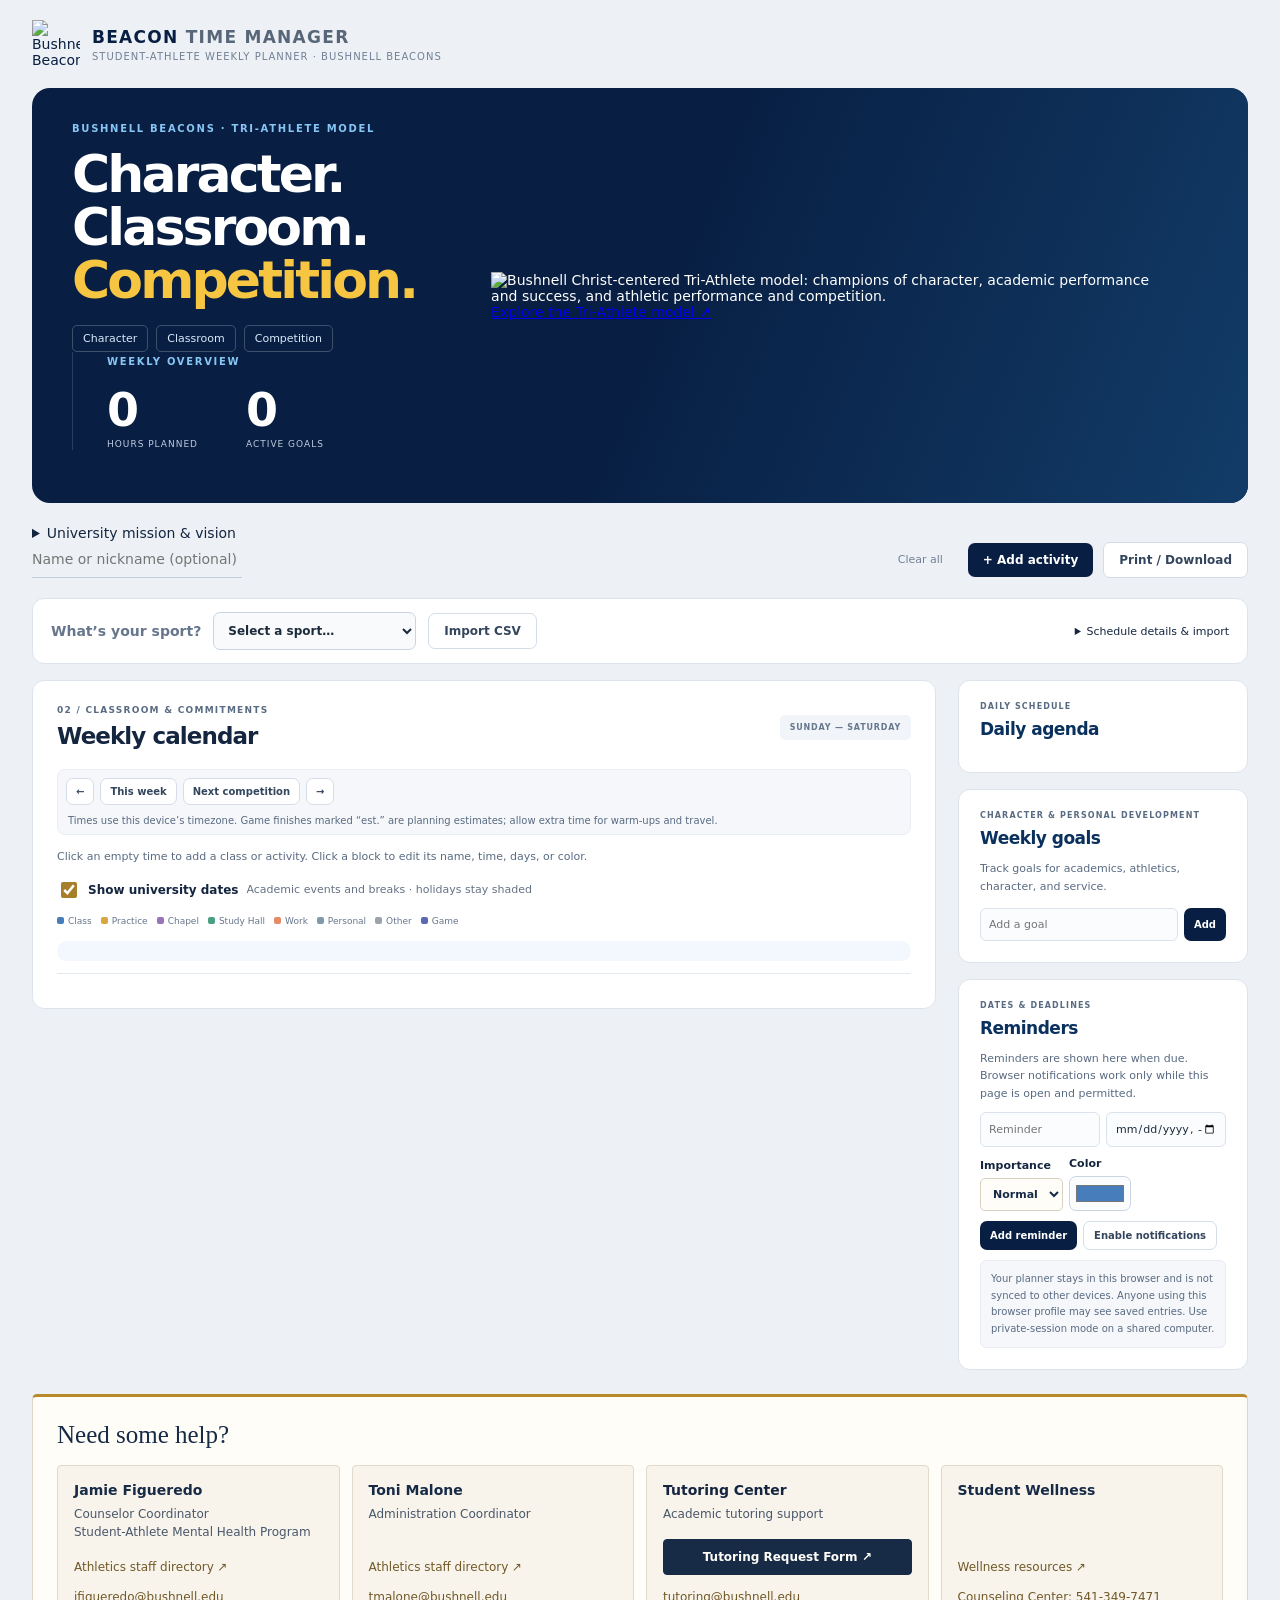
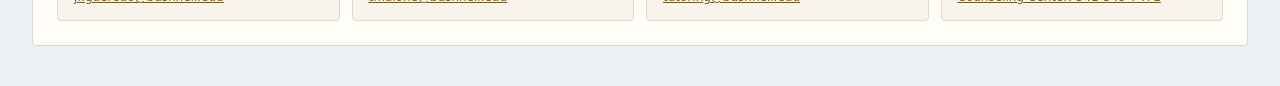
==== commit 23d2e66e: "Display Toni Malone email in the resources section" ====
--- a/beacon-planner/index.html
+++ b/beacon-planner/index.html
@@ -38,7 +38,7 @@
 input[type=color]{width:100%;height:40px;padding:4px;cursor:pointer;border:1px solid #cbd5e1;border-radius:7px}.fields label:has(input[type=color]){justify-content:space-between}@media screen{.sub,.sport-panel .detail,.hint,.empty-state,.weeknote{color:#596b82}.sport-panel .detail{font-size:11px;line-height:1.65}.empty-state{font-size:12px}.section-index{color:#596b82}}
 @media screen{.tri-athlete-values{display:flex;flex-wrap:wrap;gap:8px;margin-top:18px}.tri-athlete-values a{border:1px solid #ffffff38;border-radius:5px;padding:6px 10px;color:#d9eafa;text-decoration:none;font-size:11px}.tri-athlete-values a:hover{background:#ffffff12;border-color:var(--sky)}.hero-foot{display:flex;flex-direction:column;gap:9px}.hero-foot a{font-size:11px;color:#bfccde;text-decoration:underline;text-underline-offset:3px}.goals-context{margin:0 0 12px}.hero p{max-width:390px}@media(max-width:600px){.hero h2{font-size:43px}.hero p{font-size:12px;max-width:290px}.tri-athlete-values{gap:6px;margin-top:14px}.tri-athlete-values a{font-size:10px;padding:6px 8px}.hero-summary{flex-wrap:wrap}.hero-foot{display:flex;flex-direction:row;max-width:none;flex-basis:100%;gap:18px}.hero-foot a{font-size:10px}}}
 @media print{.tri-athlete-values,.goals-context{display:none!important}}
-@media screen{.hero-summary{flex:0 1 320px;max-width:340px}.hero .university-vision{font-size:11px;line-height:1.65;color:#bfccde;margin:0 0 16px;max-width:100%}.university-vision strong{display:block;font-size:10px;letter-spacing:.08em;text-transform:uppercase;color:#d9eafa;margin-bottom:5px}@media(max-width:600px){.hero-summary{max-width:none}.hero .university-vision{flex-basis:100%;font-size:11px;margin:0}.hero-foot{padding-top:0}}}</style><link rel="stylesheet" href="planner-views.css"><link rel="stylesheet" href="theme.css"></head><body data-planner-view="dashboard"><header><div class="brand"><img class="brand-logo" src="assets/beacon-b.png" alt="Bushnell Beacons B torch logo"><div><h1><span style="color:var(--sky)">BEACON</span> <span style="color:var(--gold)">TIME MANAGER</span></h1><small>Student-Athlete Weekly Planner · Bushnell Beacons</small></div></div><div id="studentLabel"></div></header><main class="wrap"><div class="hero"><div class="hero-copy"><div class="eyebrow">BUSHNELL BEACONS · TRI-ATHLETE MODEL</div><h2>Character.<br>Classroom.<br><span>Competition.</span></h2><div class="tri-athlete-values" aria-label="Bushnell Tri-Athlete model"><a href="https://bushnellbeacons.com/sports/2020/7/1/beacons-of-character.aspx" target="_blank" rel="noopener">Character</a><a href="https://bushnellbeacons.com/sports/2020/6/19/beacons-in-the-classroom.aspx" target="_blank" rel="noopener">Classroom</a><a href="https://bushnellbeacons.com/sports/2020/6/19/beacons-in-competition.aspx" target="_blank" rel="noopener">Competition</a></div><div class="hero-summary"><span class="eyebrow">WEEKLY OVERVIEW</span><div class="hero-metrics"><div><strong id="heroHours">0</strong><span>HOURS PLANNED</span></div><div><strong id="heroGoals">0</strong><span>ACTIVE GOALS</span></div></div></div></div><figure class="tri-athlete-graphic"><img src="assets/tri-athlete-model.png" width="459" height="426" alt="Bushnell Christ-centered Tri-Athlete model: champions of character, academic performance and success, and athletic performance and competition."><figcaption><a href="https://bushnellbeacons.com/sports/growth" target="_blank" rel="noopener noreferrer">Explore the Tri-Athlete model ↗</a></figcaption></figure></div><details class="university-context no-print"><summary>University mission &amp; vision</summary><p><strong>Mission:</strong> Bushnell University fosters wisdom, faith, and service through excellent academic programs within a Christ-centered community.</p><p><strong>Vision:</strong> Bushnell University aspires to be characterized by its commitment to equip students to discover and answer God’s call in their lives.</p><a href="https://bushnell.edu/about/mission-vision/" target="_blank" rel="noopener noreferrer">University mission &amp; vision ↗</a></details><div class="toolbar"><input id="student" placeholder="Name or nickname (optional)" aria-label="Name or nickname (optional)"><button class="gold" id="add">+ Add activity</button><button class="secondary" id="print">Print / Download</button><span class="spacer"></span><button class="secondary" id="reset">Clear all</button></div><div class="sport-panel no-print"><label for="sport" class="sport-question">What’s your sport?</label><select id="sport"><option value="">Select a sport…</option></select><button id="importCSV" class="secondary" type="button">Import CSV</button><input id="csvScheduleFile" type="file" hidden><details class="sport-options"><summary>Schedule details &amp; import</summary><div class="sport-options-content"><p id="sportDurationNote" class="detail"></p><a id="sportSchedule" href="https://bushnellbeacons.com/" target="_blank" rel="noopener">View official schedule ↗</a><button id="syncSport" class="sync-btn">Load saved schedule</button><label for="sportCalendarFile">Import schedule (.ics or .csv)</label><label for="csvYear">CSV year if missing</label><input id="csvYear" type="number" min="1900" max="2200" value="2026" style="width:85px"><input type="file" id="sportCalendarFile" accept=".ics,.csv,text/calendar,text/csv"><div class="detail">Choose a sport to add its saved official season schedule. Schedules do not refresh automatically; check the last-updated date and confirm changes with athletics. Games without a published time are marked TBA.</div><div id="sportStatus" class="status" role="status"></div></div></details></div><div class="layout"><div class="panel"><div class="section-heading"><div><span class="section-index">02 / CLASSROOM &amp; COMMITMENTS</span><h2>Weekly calendar</h2></div><span class="section-pill">SUNDAY — SATURDAY</span></div><div class="weeknav"><button class="secondary" id="prevWeek" aria-label="Previous week">←</button><button class="secondary" id="currentWeek">This week</button><button class="secondary" id="nextCompetition">Next competition</button><button class="secondary" id="nextWeek" aria-label="Next week">→</button><strong id="weekLabel"></strong><span class="weeknote">Times use this device’s timezone. Game finishes marked “est.” are planning estimates; allow extra time for warm-ups and travel.</span></div><div class="sub">Click an empty time to add a class or activity. Click a block to edit its name, time, days, or color.</div><label class="academic-toggle no-print"><input type="checkbox" id="showAcademic" checked> Show university dates <small>Academic events and breaks · holidays stay shaded</small></label><div class="legend" id="legend"></div><div class="official-list" id="datedList"></div><div class="calendar-notes" id="calendarNotes"></div><div class="calendar-wrap" tabindex="0" role="region" aria-label="Weekly calendar, scroll horizontally on small screens"><div class="calendar" id="calendar"></div></div><p class="notice" id="reminderNotice"></p></div><aside class="panel sidebar"><section class="dashboard-agenda-card" id="dashboardAgendaCard"><span class="section-index">DAILY SCHEDULE</span><h2>Daily agenda</h2></section><div id="hoursSummaryCard" hidden><div id="stats"></div><h3 id="total"></h3></div><section><span class="section-index">CHARACTER &amp; PERSONAL DEVELOPMENT</span><h2>Weekly goals</h2><p class="sub goals-context">Track goals for academics, athletics, character, and service.</p><div id="goals"></div><div class="entry"><input id="goalInput" placeholder="Add a goal"><button id="addGoal">Add</button></div></section><section><span class="section-index">DATES &amp; DEADLINES</span><h2>Reminders</h2><div class="sub">Reminders are shown here when due. Browser notifications work only while this page is open and permitted.</div><div id="reminders"></div><div class="entry"><input id="reminderText" placeholder="Reminder"><input type="datetime-local" id="reminderAt" aria-label="Reminder date and time"></div><div class="entry reminder-options"><label>Importance<select id="reminderPriority"><option value="low">Low</option><option value="normal" selected>Normal</option><option value="high">High</option></select></label><label>Color<input id="reminderColor" type="color" value="#477dbb" aria-label="Reminder color"></label></div><div class="entry"><button id="addReminder">Add reminder</button><button id="cancelReminderEdit" class="secondary" hidden>Cancel edit</button><button class="secondary" id="notify">Enable notifications</button></div><div class="hint">Your planner stays in this browser and is not synced to other devices. Anyone using this browser profile may see saved entries. Use private-session mode on a shared computer.</div></section></aside></div><section class="help-box no-print" aria-labelledby="helpHeading"><h2 id="helpHeading">Need some help?</h2><div class="help-links"><article class="help-contact"><a href="https://bushnellbeacons.com/staff-directory/jamie-figueredo/337" target="_blank" rel="noopener noreferrer"><strong>Jamie Figueredo</strong><span class="help-title">Counselor Coordinator<br>Student-Athlete Mental Health Program</span><span>Athletics staff directory ↗</span></a><a class="help-direct" href="mailto:jfigueredo@bushnell.edu">jfigueredo@bushnell.edu</a></article><article class="help-contact"><a href="https://bushnellbeacons.com/staff-directory/toni-malone/318" target="_blank" rel="noopener noreferrer"><strong>Toni Malone</strong><span class="help-title">Administration Coordinator</span><span>Athletics staff directory ↗</span></a></article><article class="help-contact tutoring-contact"><div class="help-contact-heading"><strong>Tutoring Center</strong><span class="help-title">Academic tutoring support</span></div><a class="tutoring-request" href="https://my.bushnell.edu/ICS/Campus_Life/Tutoring.jnz" target="_blank" rel="noopener noreferrer">Tutoring Request Form ↗</a><a class="help-direct" href="mailto:tutoring@bushnell.edu">tutoring@bushnell.edu</a></article><article class="help-contact"><a href="https://bushnell.edu/student-life/wellness/" target="_blank" rel="noopener noreferrer"><strong>Student Wellness</strong><span>Wellness resources ↗</span></a><a class="help-direct" href="tel:+15413497471">Counseling Center: 541-349-7471</a></article></div></section></main><div class="modal" id="modal" role="dialog" aria-modal="true" aria-labelledby="modalTitle"><div class="dialog"><h2 id="modalTitle">Add activity</h2><div class="fields"><label class="full">Class or activity name<input id="evName" placeholder="e.g., Biology 101"></label><label>Category<select id="evCat"></select></label><label>Block color<input id="evColor" type="color" value="#477dbb" aria-label="Activity block color"></label><label>Start time<select id="evStart"></select></label><label>End time<select id="evEnd"></select></label><div class="full"><strong style="font-size:12px">Repeat on</strong><div class="days" id="dayChoices"></div></div></div><div class="error" id="err"></div><div class="actions"><button class="secondary" id="deleteEvent" style="margin-right:auto">Delete</button><button class="secondary" id="cancel">Cancel</button><button id="saveEvent">Save activity</button></div></div></div><script src="vendor/jspdf.umd.min.js"></script><script src="privacy-storage.js"></script><script src="calendar-import.js"></script><script src="csv-import.js"></script><script src="sports-events.js"></script><script src="academic-calendar.js"></script><script src="bible-verses.js"></script><script src="schedule-pdf.js"></script><script>
+@media screen{.hero-summary{flex:0 1 320px;max-width:340px}.hero .university-vision{font-size:11px;line-height:1.65;color:#bfccde;margin:0 0 16px;max-width:100%}.university-vision strong{display:block;font-size:10px;letter-spacing:.08em;text-transform:uppercase;color:#d9eafa;margin-bottom:5px}@media(max-width:600px){.hero-summary{max-width:none}.hero .university-vision{flex-basis:100%;font-size:11px;margin:0}.hero-foot{padding-top:0}}}</style><link rel="stylesheet" href="planner-views.css"><link rel="stylesheet" href="theme.css"></head><body data-planner-view="dashboard"><header><div class="brand"><img class="brand-logo" src="assets/beacon-b.png" alt="Bushnell Beacons B torch logo"><div><h1><span style="color:var(--sky)">BEACON</span> <span style="color:var(--gold)">TIME MANAGER</span></h1><small>Student-Athlete Weekly Planner · Bushnell Beacons</small></div></div><div id="studentLabel"></div></header><main class="wrap"><div class="hero"><div class="hero-copy"><div class="eyebrow">BUSHNELL BEACONS · TRI-ATHLETE MODEL</div><h2>Character.<br>Classroom.<br><span>Competition.</span></h2><div class="tri-athlete-values" aria-label="Bushnell Tri-Athlete model"><a href="https://bushnellbeacons.com/sports/2020/7/1/beacons-of-character.aspx" target="_blank" rel="noopener">Character</a><a href="https://bushnellbeacons.com/sports/2020/6/19/beacons-in-the-classroom.aspx" target="_blank" rel="noopener">Classroom</a><a href="https://bushnellbeacons.com/sports/2020/6/19/beacons-in-competition.aspx" target="_blank" rel="noopener">Competition</a></div><div class="hero-summary"><span class="eyebrow">WEEKLY OVERVIEW</span><div class="hero-metrics"><div><strong id="heroHours">0</strong><span>HOURS PLANNED</span></div><div><strong id="heroGoals">0</strong><span>ACTIVE GOALS</span></div></div></div></div><figure class="tri-athlete-graphic"><img src="assets/tri-athlete-model.png" width="459" height="426" alt="Bushnell Christ-centered Tri-Athlete model: champions of character, academic performance and success, and athletic performance and competition."><figcaption><a href="https://bushnellbeacons.com/sports/growth" target="_blank" rel="noopener noreferrer">Explore the Tri-Athlete model ↗</a></figcaption></figure></div><details class="university-context no-print"><summary>University mission &amp; vision</summary><p><strong>Mission:</strong> Bushnell University fosters wisdom, faith, and service through excellent academic programs within a Christ-centered community.</p><p><strong>Vision:</strong> Bushnell University aspires to be characterized by its commitment to equip students to discover and answer God’s call in their lives.</p><a href="https://bushnell.edu/about/mission-vision/" target="_blank" rel="noopener noreferrer">University mission &amp; vision ↗</a></details><div class="toolbar"><input id="student" placeholder="Name or nickname (optional)" aria-label="Name or nickname (optional)"><button class="gold" id="add">+ Add activity</button><button class="secondary" id="print">Print / Download</button><span class="spacer"></span><button class="secondary" id="reset">Clear all</button></div><div class="sport-panel no-print"><label for="sport" class="sport-question">What’s your sport?</label><select id="sport"><option value="">Select a sport…</option></select><button id="importCSV" class="secondary" type="button">Import CSV</button><input id="csvScheduleFile" type="file" hidden><details class="sport-options"><summary>Schedule details &amp; import</summary><div class="sport-options-content"><p id="sportDurationNote" class="detail"></p><a id="sportSchedule" href="https://bushnellbeacons.com/" target="_blank" rel="noopener">View official schedule ↗</a><button id="syncSport" class="sync-btn">Load saved schedule</button><label for="sportCalendarFile">Import schedule (.ics or .csv)</label><label for="csvYear">CSV year if missing</label><input id="csvYear" type="number" min="1900" max="2200" value="2026" style="width:85px"><input type="file" id="sportCalendarFile" accept=".ics,.csv,text/calendar,text/csv"><div class="detail">Choose a sport to add its saved official season schedule. Schedules do not refresh automatically; check the last-updated date and confirm changes with athletics. Games without a published time are marked TBA.</div><div id="sportStatus" class="status" role="status"></div></div></details></div><div class="layout"><div class="panel"><div class="section-heading"><div><span class="section-index">02 / CLASSROOM &amp; COMMITMENTS</span><h2>Weekly calendar</h2></div><span class="section-pill">SUNDAY — SATURDAY</span></div><div class="weeknav"><button class="secondary" id="prevWeek" aria-label="Previous week">←</button><button class="secondary" id="currentWeek">This week</button><button class="secondary" id="nextCompetition">Next competition</button><button class="secondary" id="nextWeek" aria-label="Next week">→</button><strong id="weekLabel"></strong><span class="weeknote">Times use this device’s timezone. Game finishes marked “est.” are planning estimates; allow extra time for warm-ups and travel.</span></div><div class="sub">Click an empty time to add a class or activity. Click a block to edit its name, time, days, or color.</div><label class="academic-toggle no-print"><input type="checkbox" id="showAcademic" checked> Show university dates <small>Academic events and breaks · holidays stay shaded</small></label><div class="legend" id="legend"></div><div class="official-list" id="datedList"></div><div class="calendar-notes" id="calendarNotes"></div><div class="calendar-wrap" tabindex="0" role="region" aria-label="Weekly calendar, scroll horizontally on small screens"><div class="calendar" id="calendar"></div></div><p class="notice" id="reminderNotice"></p></div><aside class="panel sidebar"><section class="dashboard-agenda-card" id="dashboardAgendaCard"><span class="section-index">DAILY SCHEDULE</span><h2>Daily agenda</h2></section><div id="hoursSummaryCard" hidden><div id="stats"></div><h3 id="total"></h3></div><section><span class="section-index">CHARACTER &amp; PERSONAL DEVELOPMENT</span><h2>Weekly goals</h2><p class="sub goals-context">Track goals for academics, athletics, character, and service.</p><div id="goals"></div><div class="entry"><input id="goalInput" placeholder="Add a goal"><button id="addGoal">Add</button></div></section><section><span class="section-index">DATES &amp; DEADLINES</span><h2>Reminders</h2><div class="sub">Reminders are shown here when due. Browser notifications work only while this page is open and permitted.</div><div id="reminders"></div><div class="entry"><input id="reminderText" placeholder="Reminder"><input type="datetime-local" id="reminderAt" aria-label="Reminder date and time"></div><div class="entry reminder-options"><label>Importance<select id="reminderPriority"><option value="low">Low</option><option value="normal" selected>Normal</option><option value="high">High</option></select></label><label>Color<input id="reminderColor" type="color" value="#477dbb" aria-label="Reminder color"></label></div><div class="entry"><button id="addReminder">Add reminder</button><button id="cancelReminderEdit" class="secondary" hidden>Cancel edit</button><button class="secondary" id="notify">Enable notifications</button></div><div class="hint">Your planner stays in this browser and is not synced to other devices. Anyone using this browser profile may see saved entries. Use private-session mode on a shared computer.</div></section></aside></div><section class="help-box no-print" aria-labelledby="helpHeading"><h2 id="helpHeading">Need some help?</h2><div class="help-links"><article class="help-contact"><a href="https://bushnellbeacons.com/staff-directory/jamie-figueredo/337" target="_blank" rel="noopener noreferrer"><strong>Jamie Figueredo</strong><span class="help-title">Counselor Coordinator<br>Student-Athlete Mental Health Program</span><span>Athletics staff directory ↗</span></a><a class="help-direct" href="mailto:jfigueredo@bushnell.edu">jfigueredo@bushnell.edu</a></article><article class="help-contact"><a href="https://bushnellbeacons.com/staff-directory/toni-malone/318" target="_blank" rel="noopener noreferrer"><strong>Toni Malone</strong><span class="help-title">Administration Coordinator</span><span>Athletics staff directory ↗</span></a><a class="help-direct" href="mailto:tmalone@bushnell.edu">tmalone@bushnell.edu</a></article><article class="help-contact tutoring-contact"><div class="help-contact-heading"><strong>Tutoring Center</strong><span class="help-title">Academic tutoring support</span></div><a class="tutoring-request" href="https://my.bushnell.edu/ICS/Campus_Life/Tutoring.jnz" target="_blank" rel="noopener noreferrer">Tutoring Request Form ↗</a><a class="help-direct" href="mailto:tutoring@bushnell.edu">tutoring@bushnell.edu</a></article><article class="help-contact"><a href="https://bushnell.edu/student-life/wellness/" target="_blank" rel="noopener noreferrer"><strong>Student Wellness</strong><span>Wellness resources ↗</span></a><a class="help-direct" href="tel:+15413497471">Counseling Center: 541-349-7471</a></article></div></section></main><div class="modal" id="modal" role="dialog" aria-modal="true" aria-labelledby="modalTitle"><div class="dialog"><h2 id="modalTitle">Add activity</h2><div class="fields"><label class="full">Class or activity name<input id="evName" placeholder="e.g., Biology 101"></label><label>Category<select id="evCat"></select></label><label>Block color<input id="evColor" type="color" value="#477dbb" aria-label="Activity block color"></label><label>Start time<select id="evStart"></select></label><label>End time<select id="evEnd"></select></label><div class="full"><strong style="font-size:12px">Repeat on</strong><div class="days" id="dayChoices"></div></div></div><div class="error" id="err"></div><div class="actions"><button class="secondary" id="deleteEvent" style="margin-right:auto">Delete</button><button class="secondary" id="cancel">Cancel</button><button id="saveEvent">Save activity</button></div></div></div><script src="vendor/jspdf.umd.min.js"></script><script src="privacy-storage.js"></script><script src="calendar-import.js"></script><script src="csv-import.js"></script><script src="sports-events.js"></script><script src="academic-calendar.js"></script><script src="bible-verses.js"></script><script src="schedule-pdf.js"></script><script>
 (()=>{'use strict';const KEY='beacon-planner-v1';const days=['Sun','Mon','Tue','Wed','Thu','Fri','Sat'];const cats={Class:'#477dbb',Practice:'#d8a73d',Chapel:'#9a72ba','Study Hall':'#4a9e82',Work:'#e68a65',Personal:'#7f9aaa',Other:'#9ca3af',Game:'#5b69b5'};let state={student:'',sport:'',showAcademic:true,events:[],datedEvents:[],goals:[],reminders:[]};let weekStart=startOfWeek(new Date());function startOfWeek(d){const x=new Date(d.getFullYear(),d.getMonth(),d.getDate());x.setDate(x.getDate()-x.getDay());return x}function dayDate(day){const x=new Date(weekStart);x.setDate(x.getDate()+day);return x}function dateKey(d){return d.getFullYear()+'-'+String(d.getMonth()+1).padStart(2,'0')+'-'+String(d.getDate()).padStart(2,'0')}function academicKind(date){const kind=window.BeaconAcademic.kind(date);return kind==='holiday'||state.showAcademic!==false?kind:''}function localMinutes(d){return d.getHours()*60+d.getMinutes()}function eventDate(e){return new Date(e.allDay?e.start+'T12:00:00':e.start)}function eventsForDay(d){const key=dateKey(dayDate(d));return window.BeaconSports.unique(state.datedEvents).filter(e=>e.sport===state.sport&&e.status!=='CANCELLED'&&(e.allDay?e.start<=key&&key<(e.end||e.start+'~'):dateKey(eventDate(e))===key))}function weekShift(n){weekStart.setDate(weekStart.getDate()+7*n);render()} try{const saved=window.BeaconPrivacy.load();if(saved&&Array.isArray(saved.events)&&Array.isArray(saved.goals)&&Array.isArray(saved.reminders))state={...state,...saved}}catch{}if(!Array.isArray(state.datedEvents))state.datedEvents=[];if(state.sport==='volleyball'){state.sport='womens-volleyball';state.datedEvents.forEach(e=>{if(e.sport==='volleyball')e.sport='womens-volleyball'})}let editId=null;const $=id=>document.getElementById(id);const persist=()=>{window.BeaconPrivacy.save(state)};const esc=s=>String(s).replace(/[&<>"']/g,c=>({'&':'&amp;','<':'&lt;','>':'&gt;','"':'&quot;',"'":'&#39;'}[c]));const time=m=>{m=m%1440;const h=Math.floor(m/60),mi=m%60;return `${h%12||12}:${String(mi).padStart(2,'0')} ${h<12?'AM':'PM'}`};const id=()=>Math.random().toString(36).slice(2)+Date.now();const eventColor=e=>/^#[0-9a-f]{6}$/i.test(e.color||'')?e.color:(cats[e.cat]||cats.Other);function colorText(color){const rgb=color.slice(1).match(/../g).map(x=>parseInt(x,16)/255).map(x=>x<=.04045?x/12.92:((x+.055)/1.055)**2.4);return rgb[0]*.2126+rgb[1]*.7152+rgb[2]*.0722>.179?'#000000':'#ffffff'}$('student').value=state.student;$('student').addEventListener('input',e=>{state.student=e.target.value;persist();$('studentLabel').textContent=state.student});$('studentLabel').textContent=state.student;for(const [cat,color] of Object.entries(cats)){$('legend').insertAdjacentHTML('beforeend',`<span><i class="dot" style="background:${color}"></i>${esc(cat)}</span>`);$('evCat').add(new Option(cat,cat))}for(let m=480;m<=1440;m+=30){$('evStart').add(new Option(time(m),m));$('evEnd').add(new Option(time(m),m))}function renderCalendar(){const cal=$('calendar');cal.innerHTML='<div class="timehead">TIME</div>'+days.map((d,i)=>`<div class="dayhead academic-${academicKind(dateKey(dayDate(i)))}">${d} ${dayDate(i).getMonth()+1}/${dayDate(i).getDate()}${academicKind(dateKey(dayDate(i)))?'<small>'+(academicKind(dateKey(dayDate(i)))==='holiday'?'Holiday':'University break')+'</small>':''}</div>`).join('');$('calendarNotes').innerHTML=days.map((day,d)=>{const items=eventsForDay(d).filter(e=>e.allDay||localMinutes(eventDate(e))<480);return items.length?'<div><strong>'+day+' '+esc(dayDate(d).toLocaleDateString())+'</strong>'+items.map(e=>'<div>'+esc(e.title)+' · '+(e.timeUnknown?esc(e.timeLabel||'Time TBA'):e.allDay?'All day':esc(eventDate(e).toLocaleTimeString([], {hour:'numeric',minute:'2-digit'})))+'</div>').join('')+'</div>':''}).join('');for(let h=8;h<24;h++){const row=document.createElement('div');row.className='timecell';row.textContent=time(h*60);cal.append(row);for(let d=0;d<7;d++){const slot=document.createElement('div');slot.className='slot academic-'+academicKind(dateKey(dayDate(d))); slot.dataset.day=d;slot.dataset.hour=h;slot.addEventListener('click',()=>openEditor(null,d,h*60));slot.tabIndex=0;slot.setAttribute('role','button');slot.setAttribute('aria-label','Add activity '+days[d]+' '+time(h*60));slot.addEventListener('keydown',event=>{if(event.target===slot&&(event.key==='Enter'||event.key===' ')){event.preventDefault();openEditor(null,d,h*60)}});const official=eventsForDay(d).filter(e=>!e.allDay&&localMinutes(eventDate(e))>=480).map(e=>{const start=localMinutes(eventDate(e));const timing=window.BeaconSports.timing(e),finish=timing.finish;const end=dateKey(finish)!==dateKey(eventDate(e))?1440:localMinutes(finish);return {id:e.key,name:e.title,cat:e.category||'Game',start,end,days:[d],official:true,estimated:timing.estimated,location:e.location,source:e.source,attendance:e.attendance,description:e.description}});const matches=window.BeaconSports.layout([...state.events.filter(e=>e.days.includes(d)).map(e=>({...e})),...official]).filter(e=>e.start>=h*60&&e.start<h*60+60);matches.forEach((e,j)=>{const ev=document.createElement('div');ev.className='event'+(e.official?' official-event':'');const color=eventColor(e);ev.style.background=color;ev.style.color=colorText(color);ev.style.borderColor=color;ev.style.top='calc(var(--hour-height) * '+((Math.max(e.start,h*60)-h*60)/60)+' + 1px)';ev.style.height='calc(var(--hour-height) * '+((Math.min(e.end,1440)-e.start)/60)+' - 2px)';ev.style.left='calc('+e.lane*100/e.lanes+'% + 2px)';ev.style.width='calc('+100/e.lanes+'% - 4px)';ev.style.zIndex=3+j;ev.innerHTML=`<strong>${esc(e.name)}</strong>${e.start>=h*60&&e.end-e.start>=45?`<span>${time(e.start)}–${time(e.end)}${e.estimated?' (est.)':''}</span>`:''}`;ev.title=`${e.name} · ${time(e.start)}–${time(e.end)}${e.estimated?' (estimated finish)':''} · ${e.official?'View event':'Edit activity'}`;ev.tabIndex=0;ev.setAttribute('role','button');ev.setAttribute('aria-label',ev.title);ev.addEventListener('keydown',key=>{if(key.key==='Enter'||key.key===' '){key.preventDefault();ev.click()}});ev.addEventListener('click',event=>{event.stopPropagation();e.official?alert(e.name+'\n'+new Date(state.datedEvents.find(x=>x.key===e.id).start).toLocaleString()+'\n'+[e.location,e.attendance,e.description,e.source||'Official athletics schedule'].filter(Boolean).join('\n')+(e.estimated?'\nFinish time is a sport-specific planning estimate; allow extra time for warm-ups and travel.':'')):openEditor(e)});slot.append(ev)});cal.append(slot)}}}function renderStats(){const sums={};Object.keys(cats).forEach(c=>sums[c]=0);state.events.forEach(e=>sums[e.cat]=(sums[e.cat]||0)+(e.end-e.start)/60*e.days.length);const total=Object.values(sums).reduce((a,b)=>a+b,0);$('stats').innerHTML=Object.entries(sums).filter(([,v])=>v>0).map(([c,v])=>`<div class="metric"><span><i class="dot" style="background:${cats[c]}"></i>${esc(c)}</span><strong>${v.toFixed(1)} h</strong></div><div class="bar"><div style="width:${total?v/total*100:0}%;background:${cats[c]}"></div></div>`).join('')||'<div class="empty-state">No activities scheduled.</div>';$('total').textContent=`${total.toFixed(1)} hours planned`;$('heroHours').textContent=Number(total.toFixed(1));$('heroGoals').textContent=state.goals.filter(g=>!g.done).length};function renderGoals(){$('heroGoals').textContent=state.goals.filter(g=>!g.done).length;$('goals').innerHTML=state.goals.length?'':'<div class="empty-state">No goals yet.</div>';state.goals.forEach(g=>{const div=document.createElement('div');div.className='goal'+(g.done?' done':'');div.innerHTML=`<input type="checkbox" ${g.done?'checked':''} aria-label="Complete goal"><label>${esc(g.text)}</label><button aria-label="Delete goal">×</button>`;div.querySelector('input').onchange=e=>{g.done=e.target.checked;persist();renderGoals()};div.querySelector('button').onclick=()=>{state.goals=state.goals.filter(x=>x.id!==g.id);persist();renderGoals()};$('goals').append(div)})};let reminderEditId=null;const reminderColors={low:'#4a9e82',normal:'#477dbb',high:'#b45309'};const reminderPriority=r=>Object.hasOwn(reminderColors,r.priority)?r.priority:'normal';const reminderColor=r=>/^#[0-9a-f]{6}$/i.test(r.color||'')?r.color:reminderColors[reminderPriority(r)];function resetReminderEditor(){reminderEditId=null;$('reminderText').value='';$('reminderAt').value='';$('reminderPriority').value='normal';$('reminderColor').value=reminderColors.normal;$('addReminder').textContent='Add reminder';$('cancelReminderEdit').hidden=true;}function renderReminders(){const now=Date.now();$('reminders').innerHTML=state.reminders.length?'':'<div class="empty-state">No reminders yet.</div>';[...state.reminders].sort((a,b)=>a.at.localeCompare(b.at)).forEach(r=>{const due=new Date(r.at).getTime()<=now,priority=reminderPriority(r);const div=document.createElement('div');div.className='goal reminder-item';div.dataset.priority=priority;div.style.borderLeftColor=reminderColor(r);div.innerHTML=`<div class="reminder-content"><strong>${due?'🔔 DUE: ':''}${esc(r.text)}</strong><br><small>${esc(new Date(r.at).toLocaleString())}</small><span class="reminder-importance">${priority[0].toUpperCase()+priority.slice(1)} importance</span></div><div class="reminder-actions"><button class="secondary edit-reminder" aria-label="Edit reminder: ${esc(r.text)}">Edit</button><button class="delete-reminder" aria-label="Delete reminder: ${esc(r.text)}">×</button></div>`;div.querySelector('.edit-reminder').onclick=()=>{reminderEditId=r.id;$('reminderText').value=r.text;$('reminderAt').value=r.at;$('reminderPriority').value=priority;$('reminderColor').value=reminderColor(r);$('addReminder').textContent='Save reminder';$('cancelReminderEdit').hidden=false;$('reminderText').focus();};div.querySelector('.delete-reminder').onclick=()=>{state.reminders=state.reminders.filter(x=>x.id!==r.id);if(reminderEditId===r.id)resetReminderEditor();persist();renderReminders();};$('reminders').append(div);});$('reminderNotice').textContent=state.reminders.some(r=>new Date(r.at).getTime()<=now)?'You have reminders due. Check the Reminders panel.':''};function render(){const finish=dayDate(6);$('weekLabel').textContent=weekStart.toLocaleDateString(undefined,{month:'short',day:'numeric'})+' – '+finish.toLocaleDateString(undefined,{month:'short',day:'numeric',year:'numeric'});renderCalendar();renderStats();renderGoals();renderReminders();renderDatedEvents();document.dispatchEvent(new Event('beacon:render'))};function openEditor(e,d=1,start=480){editId=e?.id||null;$('modalTitle').textContent=e?'Edit activity':'Add activity';$('evName').value=e?.name||'';$('evCat').value=e?.cat||'Class';$('evColor').value=e?eventColor(e):cats.Class;$('saveEvent').textContent=e?'Save changes':'Add to calendar';$('evStart').value=e?.start??start;$('evEnd').value=e?.end??Math.min(start+60,1440);$('dayChoices').innerHTML=days.map((day,i)=>`<label><input type="checkbox" value="${i}" ${e?e.days.includes(i)?'checked':'':i===d?'checked':''}> ${day}</label>`).join('');$('err').textContent='';$('deleteEvent').style.display=e?'':'none';$('modal').classList.add('show');$('evName').focus()};$('evCat').onchange=()=>{$('evColor').value=cats[$('evCat').value]||cats.Other};$('add').onclick=()=>openEditor();$('cancel').onclick=()=>$('modal').classList.remove('show');$('modal').addEventListener('click',e=>{if(e.target===$('modal'))$('modal').classList.remove('show')});$('saveEvent').onclick=()=>{const name=$('evName').value.trim(),cat=$('evCat').value,start=+$('evStart').value,end=+$('evEnd').value,selected=[...$('dayChoices').querySelectorAll('input:checked')].map(x=>+x.value);if(!name||end<=start||!selected.length){$('err').textContent='Enter a name, select at least one day, and choose an end after the start.';return}const item={id:editId||id(),name,cat,start,end,days:selected,color:$('evColor').value};if(editId)state.events=state.events.map(x=>x.id===editId?item:x);else state.events.push(item);persist();$('modal').classList.remove('show');render()};$('deleteEvent').onclick=()=>{if(editId&&confirm('Delete this activity from all selected days?')){state.events=state.events.filter(e=>e.id!==editId);persist();$('modal').classList.remove('show');render()}};$('addGoal').onclick=()=>{const text=$('goalInput').value.trim();if(!text)return;state.goals.push({id:id(),text,done:false});$('goalInput').value='';persist();renderGoals()};$('goalInput').onkeydown=e=>{if(e.key==='Enter')$('addGoal').click()};$('reminderPriority').onchange=()=>{$('reminderColor').value=reminderColors[$('reminderPriority').value]||reminderColors.normal;};$('cancelReminderEdit').onclick=resetReminderEditor;$('addReminder').onclick=()=>{const text=$('reminderText').value.trim(),at=$('reminderAt').value;if(!text||!at||!Number.isFinite(new Date(at).getTime())){alert('Enter reminder text and a valid date/time.');return;}const previous=state.reminders.find(r=>r.id===reminderEditId);const item={id:previous?.id||id(),text,at,priority:$('reminderPriority').value,color:$('reminderColor').value,notified:previous&&previous.at===at?previous.notified:false};if(previous)state.reminders=state.reminders.map(r=>r.id===previous.id?item:r);else state.reminders.push(item);resetReminderEditor();persist();renderReminders();};$('notify').onclick=async()=>{if(!('Notification'in window)){alert('Notifications are not supported in this browser.');return}try{const permission=await Notification.requestPermission();alert(permission==='granted'?'Notifications enabled while this planner is open.':'Notifications were not enabled.')}catch{alert('Notifications require a secure (HTTPS) website.')}};function checkReminders(){let changed=false;state.reminders.forEach(r=>{if(!r.notified&&new Date(r.at).getTime()<=Date.now()){r.notified=true;changed=true;if('Notification'in window&&Notification.permission==='granted'){try{new Notification('Beacon reminder',{body:'You have a reminder due. Open your planner to view it.'})}catch{}}}});if(changed){persist();renderReminders()}}setInterval(checkReminders,30000);$('print').onclick=()=>window.print();$('reset').onclick=()=>{if(confirm('Clear all activities, goals and reminders on this device?')){resetReminderEditor();state={student:'',sport:'',datedEvents:[],events:[],goals:[],reminders:[]};$('sport').value='';updateSportLink();$('student').value='';$('studentLabel').textContent='';persist();render()}};const sports=[['baseball','Baseball'],['mens-basketball',"Men's Basketball"],['womens-basketball',"Women's Basketball"],['mens-soccer',"Men's Soccer"],['womens-soccer',"Women's Soccer"],['womens-volleyball','Volleyball'],['beach-volleyball','Beach Volleyball'],['softball','Softball'],['mens-cross-country',"Men's Cross Country"],['womens-cross-country',"Women's Cross Country"],['mens-track-and-field',"Men's Track & Field"],['womens-track-and-field',"Women's Track & Field"],['mens-golf',"Men's Golf"],['womens-golf',"Women's Golf"],['esports','Esports']];sports.forEach(([slug,label])=>$('sport').add(new Option(label,slug)));$('sport').value=state.sport||'';function updateSportLink(){const slug=$('sport').value;const duration=window.BeaconSports.minutes[slug];$('sportDurationNote').textContent=duration?'Planning length: '+Math.floor(duration/60)+'h'+(duration%60?' '+duration%60+'m':'')+' ('+(['baseball','softball'].includes(slug)?'rounded estimate from two reported Bushnell game times':'provisional estimate; a reliable average was not available')+'). Official end times take precedence. Formats and overtime vary; add warm-up and travel time separately.':'Select your sport to see its estimated competition length.';$('sportSchedule').href=slug?'https://bushnellbeacons.com/sports/'+encodeURIComponent(slug)+'/schedule':'https://bushnellbeacons.com/';$('sportSchedule').textContent=slug?'View official '+$('sport').selectedOptions[0].text+' schedule ↗':'View official schedules ↗'}$('sport').onchange=()=>{state.sport=$('sport').value;persist();updateSportLink();render();if(state.sport)loadSport(true);else $('sportStatus').textContent=''};$('prevWeek').onclick=()=>weekShift(-1);$('nextWeek').onclick=()=>weekShift(1);$('currentWeek').onclick=()=>{weekStart=startOfWeek(new Date());render()};updateSportLink();function focusCompetitionWeek(){const now=Date.now();const list=window.BeaconSports.unique(state.datedEvents).filter(e=>e.sport===state.sport&&e.status!=='CANCELLED'&&e.status!=='POSTPONED').sort((a,b)=>eventDate(a)-eventDate(b));const next=list.find(e=>eventDate(e).getTime()>=now)||list.at(-1);if(next)weekStart=startOfWeek(eventDate(next));return next} $('nextCompetition').onclick=()=>{if(focusCompetitionWeek())render();else $('sportStatus').textContent='No competitions are saved for this sport yet.'};
 let sportRequest=0;async function loadSport(showCompetition=false){if(!state.sport)return;const sport=state.sport,request=++sportRequest;$('sportStatus').textContent='Loading '+$('sport').selectedOptions[0].text+' saved season schedule…';try{const response=await fetch('schedules/'+encodeURIComponent(sport)+'.json',{cache:'no-cache'});const data=await response.json();if(!response.ok||data.available===false)throw Error(data.error||'A saved schedule is unavailable for this sport. Use the official schedule link.');if(!Array.isArray(data.events))throw Error('Invalid calendar response');if(request!==sportRequest||sport!==state.sport)return;state.datedEvents=state.datedEvents.filter(e=>e.sport!==sport||e.source!=='Official Bushnell schedule');const unique=new Map(data.events.filter(e=>e.start&&e.title).map(e=>[e.id||e.start+'|'+e.title,e]));for(const [uid,e] of unique)state.datedEvents.push({...e,sport,key:sport+'|official|'+uid,source:'Official Bushnell schedule'});state.datedEvents=window.BeaconSports.unique(state.datedEvents);persist();if(showCompetition===true)focusCompetitionWeek();render();$('sportStatus').textContent=(unique.size?unique.size+' official competitions loaded':'The schedule contains no competitions')+' · Saved schedule updated '+new Date(data.fetchedAt||Date.now()).toLocaleDateString()+(data.skipped?' · '+data.skipped+' entries could not be verified':'')+' · '+(data.note||'Confirm changes with the official athletics site.')}catch(error){if(request!==sportRequest||sport!==state.sport)return;$('sportStatus').textContent=navigator.onLine===false?'You are offline. Previously saved events are kept.':error.message+' Previously saved events are kept.'}}$('syncSport').onclick=loadSport;
 function renderDatedEvents(){const list=window.BeaconSports.unique(state.datedEvents).filter(e=>e.sport===state.sport&&e.status!=='CANCELLED').sort((a,b)=>a.start.localeCompare(b.start));$('datedList').innerHTML=list.length?'<details><summary>Saved calendar events ('+list.length+')</summary>'+list.slice(0,8).map(e=>'<div>'+esc(eventDate(e).toLocaleDateString())+' · '+esc(e.title)+' · '+esc(e.source||'Imported calendar')+'</div>').join('')+'</details>':''}
